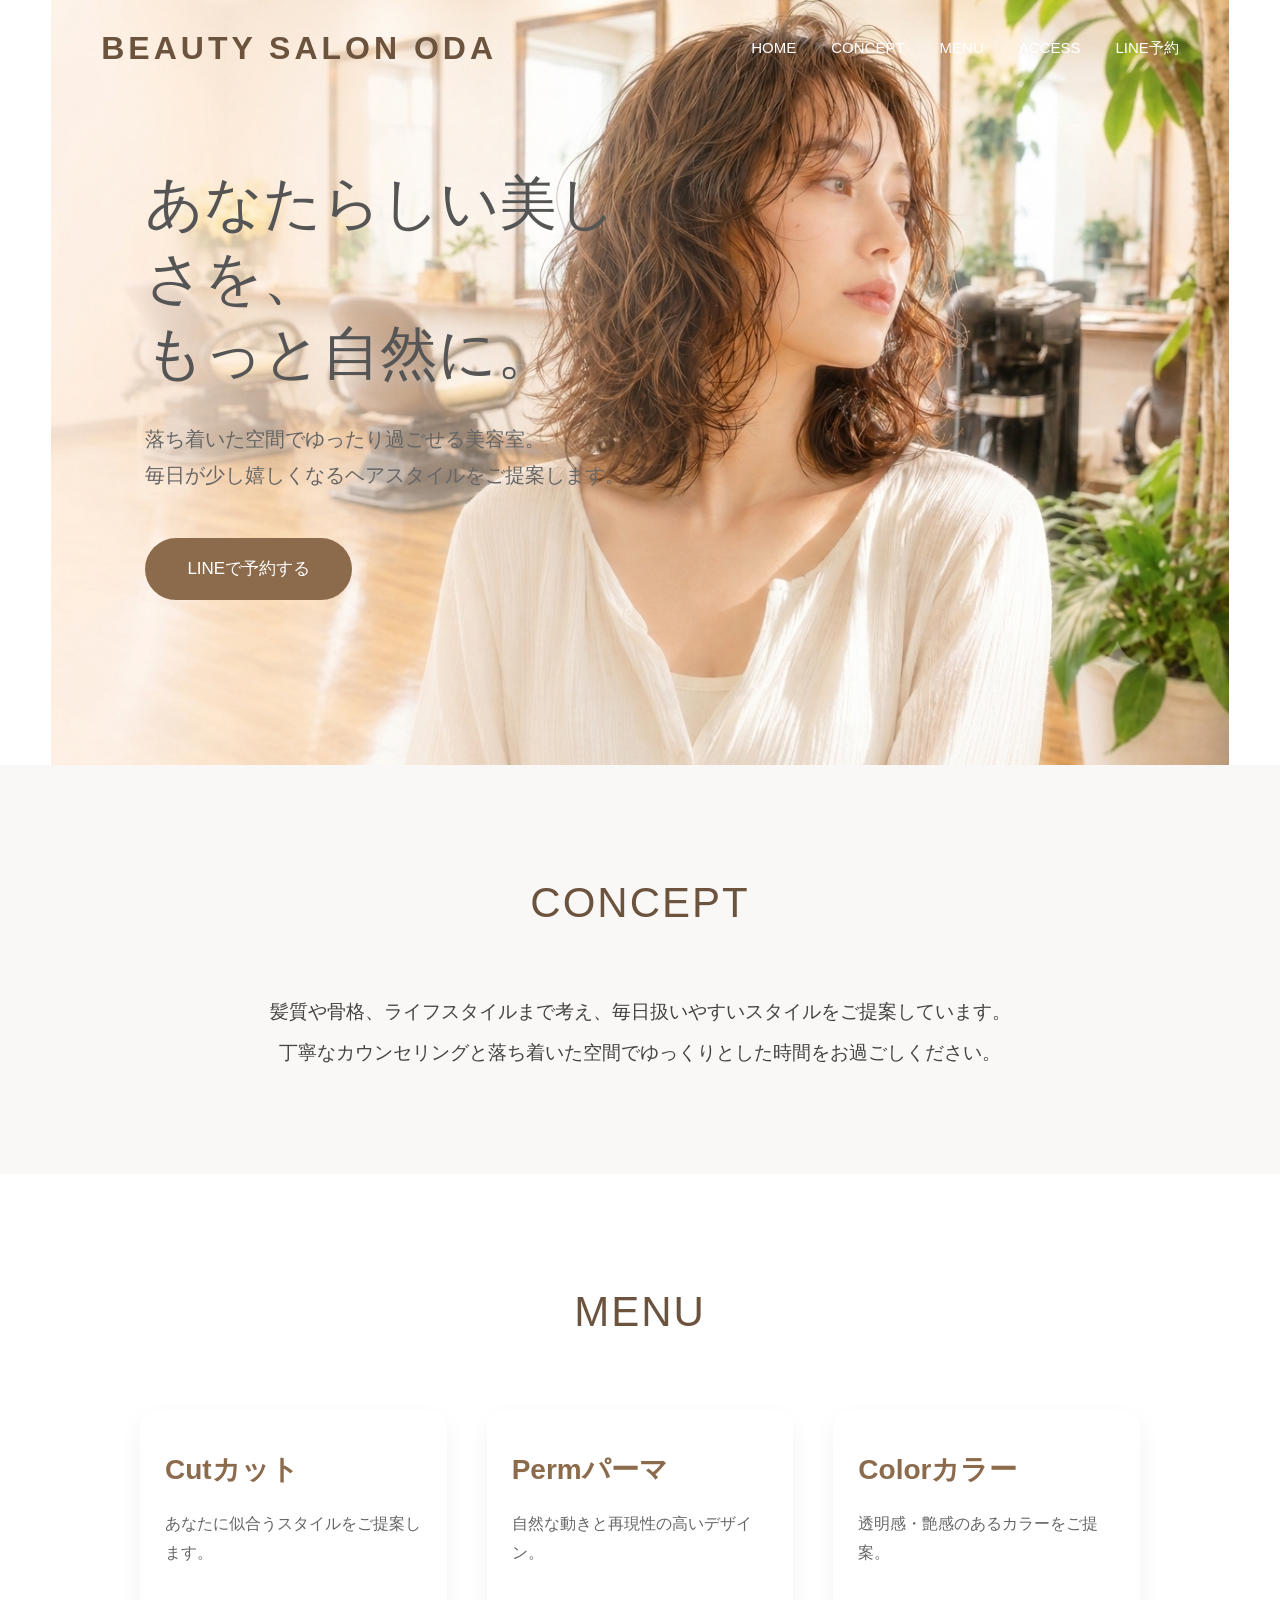
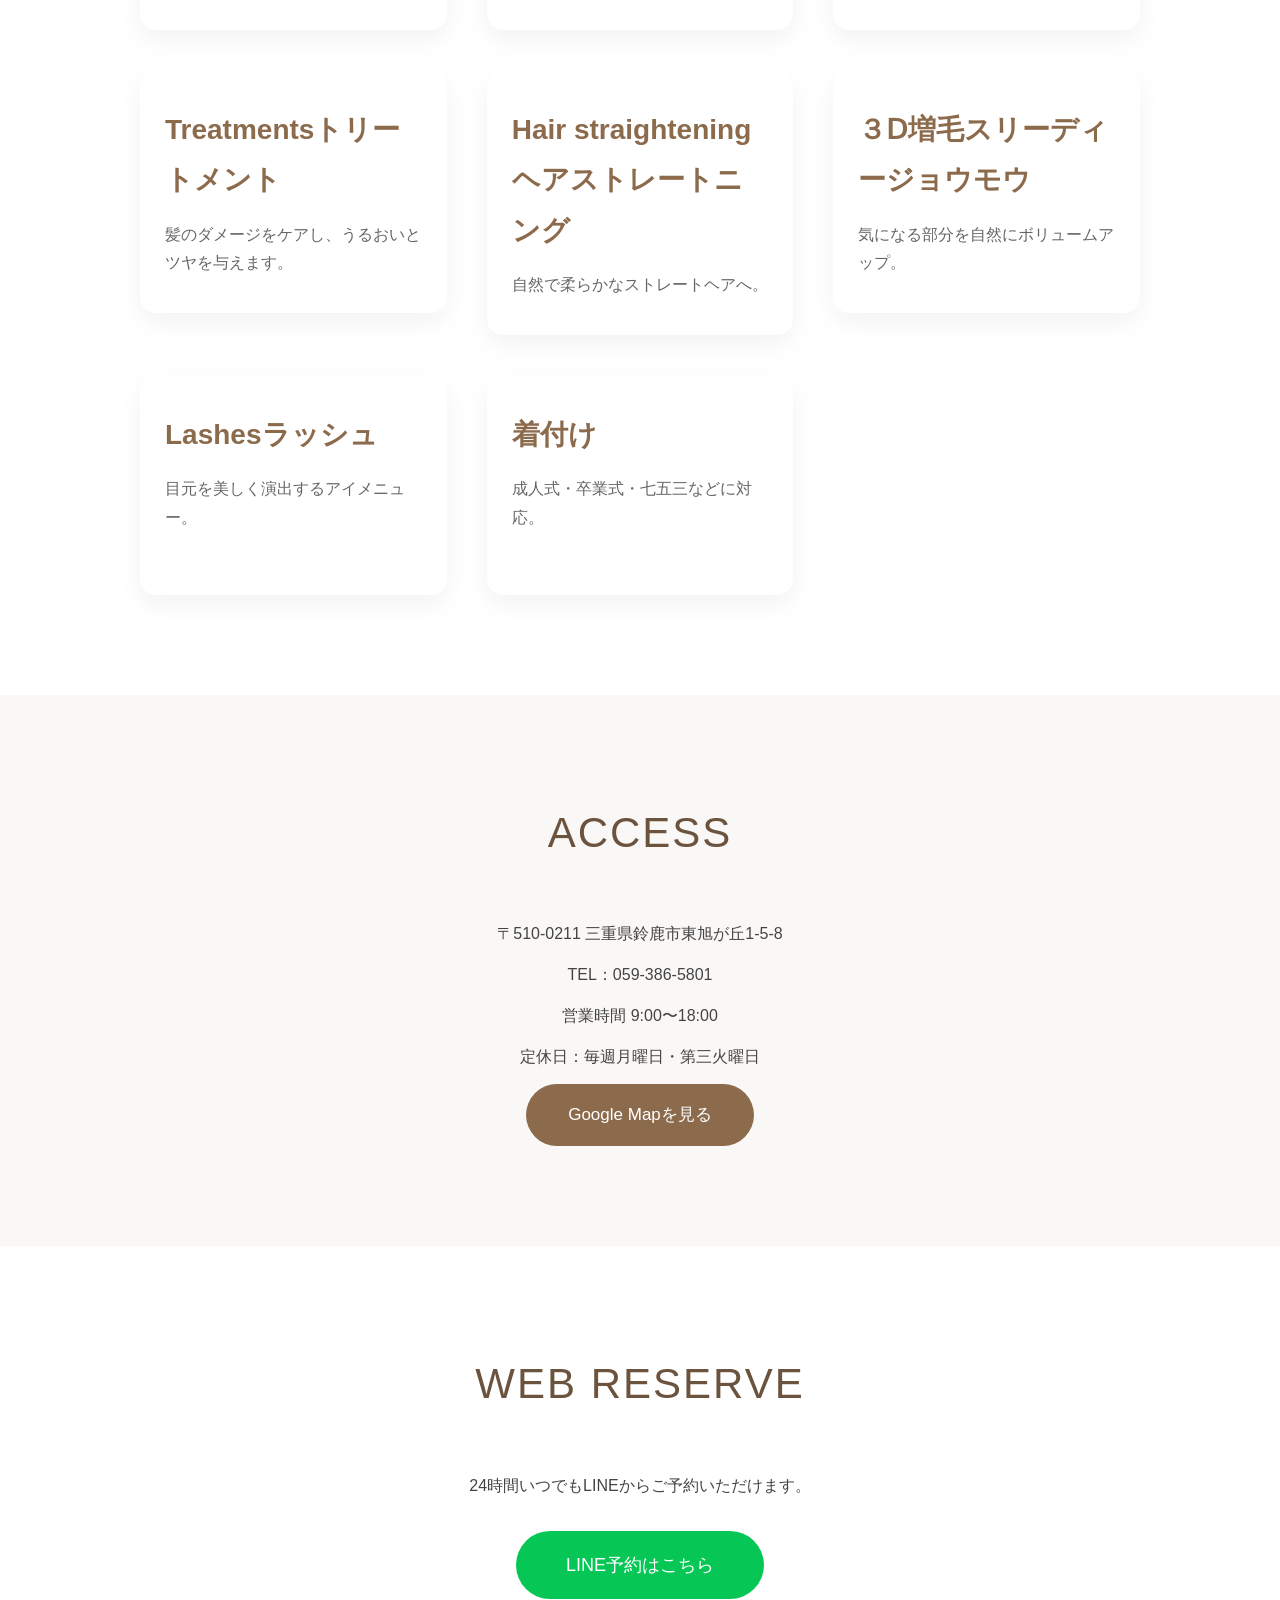
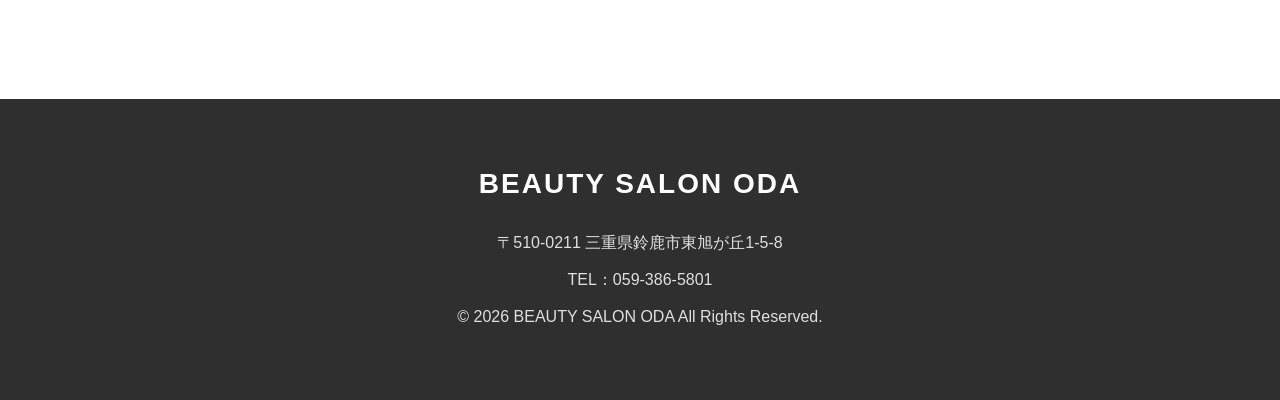
==== index.html @ b74474e8 "Update index.html" ====
<!DOCTYPE html>
<html lang="ja">

<head>
    <meta charset="UTF-8">
    <meta name="viewport" content="width=device-width, initial-scale=1.0">

    <title>BEAUTY SALON ODA｜鈴鹿市の美容室・髪質改善・カラー・カット</title>
    <meta name="description"
        content="鈴鹿市の美容室BEAUTY SALON ODA。カット・カラー・パーマ・髪質改善まで、一人ひとりに合わせた丁寧な施術をご提供します。">
    <meta name="keywords"
        content="鈴鹿市,美容室,髪質改善,カラー,カット,パーマ,BEAUTY SALON ODA">
    <meta name="robots" content="index,follow">

    <meta property="og:title" content="BEAUTY SALON ODA">
    <meta property="og:description"
        content="鈴鹿市の美容室BEAUTY SALON ODA。落ち着いた空間で理想のヘアスタイルをご提案します。">
    <meta property="og:type" content="website">

    <link rel="icon" href="favicon.png" type="image/png">
    <link rel="preconnect" href="https://fonts.googleapis.com">
    <link rel="preconnect" href="https://fonts.gstatic.com" crossorigin>
    <link href="https://fonts.googleapis.com/css2?family=Cormorant+Garamond:wght@300;400;500&display=swap" rel="stylesheet">
    <link rel="stylesheet" href="style.css">
</head>

<body>

<header>
    <div class="logo">
        BEAUTY SALON ODA
    </div>
    <nav>
        <ul>
            <li>
                <a href="./index.html">HOME</a>
            </li>
            <li>
                <a href="./index.html#concept">CONCEPT</a>
            </li>
            <li>
                <a href="./index.html#menu">MENU</a>
            </li>
            <li>
                <a href="https://maps.app.goo.gl/itdPUgMnaGrqR2Z59" target="_blank" rel="noopener noreferrer">ACCESS</a>
            </li>
            <li>
                <a href="https://lin.ee/UoAYWeLb">LINE予約</a>
            </li>
        </ul>
    </nav>
</header>

<main>

    
<section class="hero">
    <!-- ▼ 複数の画像をスライドさせる要素に変更 -->
    <div class="hero-slider">
        <div class="slide active" style="background-image: url('top2.png');"></div>
        <div class="slide" style="background-image: url('top3.png');"></div>
        <div class="slide" style="background-image: url('color-concept.png');"></div>
        <div class="slide" style="background-image: url('cut-banner.png');"></div>
        <div class="slide" style="background-image: url('treatment-concept.png');"></div>
    </div>

    <!-- キャッチコピーなどのテキスト -->
    <div class="hero-text">
        <h1>
            あなたらしい美しさを、<br>
            もっと自然に。
        </h1>
        <p>
            落ち着いた空間でゆったり過ごせる美容室。<br>
            毎日が少し嬉しくなるヘアスタイルをご提案します。
        </p>
        <a href="https://lin.ee/UoAYWeLb" class="btn">LINEで予約する</a>
    </div>
</section>

<section id="concept" class="concept">
    <div class="container">
        <h2>CONCEPT</h2>
        <p>
            髪質や骨格、ライフスタイルまで考え、毎日扱いやすいスタイルをご提案しています。<br>
            丁寧なカウンセリングと落ち着いた空間でゆっくりとした時間をお過ごしください。
        </p>
    </div>
</section>

<section id="menu" class="menu">
    <div class="container">
        <h2>MENU</h2>
        <div class="menu-grid">
            <a href="menu/cut.html" class="menu-box-link">
                <div class="menu-box">
                    <h3>Cut<span class="kana">カット</span></h3>
                    <p>あなたに似合うスタイルをご提案します。</p>
                </div>
            </a>
            <a href="menu/perm.html" class="menu-box-link">
                <div class="menu-box">
                    <h3>Perm<span class="kana">パーマ</span></h3>
                    <p>自然な動きと再現性の高いデザイン。</p>
                </div>
            </a>
            <a href="menu/color.html" class="menu-box-link">
                <div class="menu-box">
                    <h3>Color<span class="kana">カラー</span></h3>
                    <p>透明感・艶感のあるカラーをご提案。</p>
                </div>
            </a>
            <a href="menu/treatments.html" class="menu-box-link">
                <div class="menu-box">
                    <h3>Treatments<span class="kana">トリートメント</span></h3>
                    <p>髪のダメージをケアし、うるおいとツヤを与えます。</p>
                </div>
            </a>
            <a href="menu/hair-straightening.html" class="menu-box-link">
                <div class="menu-box">
                    <h3>Hair straightening<span class="kana">ヘアストレートニング</span></h3>
                    <p>自然で柔らかなストレートヘアへ。</p>
                </div>
            </a>
            <a href="menu/extension.html" class="menu-box-link">
                <div class="menu-box">
                    <h3>３Ⅾ増毛<span class="kana">スリーディージョウモウ</span></h3>
                    <p>気になる部分を自然にボリュームアップ。</p>
                </div>
            </a>
            <a href="menu/lashes.html" class="menu-box-link">
                <div class="menu-box">
                    <h3>Lashes<span class="kana">ラッシュ</span></h3>
                    <p>目元を美しく演出するアイメニュー。</p>
                </div>
            </a>
            <a href="menu/dressing.html" class="menu-box-link">
                <div class="menu-box">
                    <h3>着付け</h3>
                    <p>成人式・卒業式・七五三などに対応。</p>
                </div>
            </a>
        </div>
    </div>
</section>

<section id="access" class="access">
    <div class="container">
        <h2>ACCESS</h2>
        <p>〒510-0211 三重県鈴鹿市東旭が丘1-5-8</p>
        <p>TEL：059-386-5801</p>
        <p>営業時間 9:00〜18:00</p>
        <p>定休日：毎週月曜日・第三火曜日</p>
        <a href="https://maps.app.goo.gl/itdPUgMnaGrqR2Z59" class="btn" target="_blank" rel="noopener noreferrer">Google Mapを見る</a>
    </div>
</section>

<section class="reserve">
    <div class="container">
        <h2>WEB RESERVE</h2>
        <p>24時間いつでもLINEからご予約いただけます。</p>
        <a href="https://lin.ee/UoAYWeLb" class="reserve-btn">LINE予約はこちら</a>
    </div>
</section>
</main>

<footer>
    <div class="footer-inner">
        <h3>BEAUTY SALON ODA</h3>
        <p>〒510-0211 三重県鈴鹿市東旭が丘1-5-8</p>
        <p>TEL：059-386-5801</p>
        <p>&copy; 2026 BEAUTY SALON ODA All Rights Reserved.</p>
    </div>
</footer>

<script>
window.addEventListener("scroll", function(){
    const header = document.querySelector("header");
    if(window.scrollY > 80){
        header.classList.add("scrolled");
    }else{
        header.classList.remove("scrolled");
    }
});

// メインビジュアルの画像切り替え処理
const slides = document.querySelectorAll('.hero-slider .slide');
let currentIndex = 0;

function showNextSlide() {
    slides[currentIndex].classList.remove('active');
    currentIndex = (currentIndex + 1) % slides.length;
    slides[currentIndex].classList.add('active');
}

// 4秒ごとに画像を切り替え（お好みで秒数を変更できます：4000 = 4秒）
setInterval(showNextSlide, 4000);
</script>

</body>
</html>
---- style.css ----
/* ===========================
   Reset
=========================== */

* {
  margin: 0;
  padding: 0;
  box-sizing: border-box;
}

html {
  scroll-behavior: smooth;
}

body {
  font-family: "Yu Gothic", "Hiragino Kaku Gothic ProN", sans-serif;
  color: #444;
  background: #ffffff;
  line-height: 1.8;
}

img {
  max-width: 100%;
  display: block;
}

a {
  text-decoration: none;
}

ul {
  list-style: none;
}

/* ===========================
   Header
=========================== */

header {
  position: fixed;
  top: 0;
  left: 50%;
  transform: translateX(-50%);
  width: min(92%, 1300px);
  display: flex;
  justify-content: space-between;
  align-items: center;
  padding: 20px 50px;
  background: transparent;
  transition: background 0.4s ease, box-shadow 0.4s ease, padding 0.4s ease;
  z-index: 999;
}

header.scrolled {
  background: rgba(255, 255, 255, 0.96);
  backdrop-filter: blur(12px);
  -webkit-backdrop-filter: blur(12px);
  box-shadow: 0 5px 20px rgba(0, 0, 0, 0.08);
  padding: 16px 50px;
}

/* ===========================
   Hero
=========================== */

.hero {
  position: relative;
  width: min(92%, 1300px);
  height: 85vh;
  margin: 0 auto;
  overflow: hidden;
}

/* スライドをまとめるコンテナ */
.hero-slider {
  position: absolute;
  top: 0;
  left: 0;
  width: 100%;
  height: 100%;
  z-index: 1;
}

/* 各スライド画像のスタイル（ズーム＆フェード切り替え） */
.hero-slider .slide {
  position: absolute;
  top: 0;
  left: 0;
  width: 100%;
  height: 100%;
  background-size: cover;
  background-position: center;
  opacity: 0;
  transform: scale(1);
  transition: opacity 1.5s ease-in-out;
  transform-origin: center center;
}

.hero-slider .slide.active {
  opacity: 1;
}

.hero-text {
  position: absolute;
  top: 50%;
  left: 8%;
  transform: translateY(-50%);
  max-width: 480px;
  z-index: 2;
}

.hero h1 {
  font-size: 58px;
  line-height: 1.3;
  color: #555;
  font-weight: 300;
  margin-bottom: 30px;
}

.hero p {
  font-size: 20px;
  color: #666;
  margin-bottom: 45px;
}

.btn {
  display: inline-block;
  padding: 16px 42px;
  background: #8c6b4d;
  color: #fff;
  border-radius: 40px;
  transition: 0.3s;
  font-size: 17px;
}

.btn:hover {
  background: #6f543d;
  transform: translateY(-2px);
}

@keyframes heroZoom {
  0% {
    transform: scale(1);
  }
  100% {
    transform: scale(1.15);
  }
}

/* ===========================
   Logo
=========================== */

.logo {
  font-size: 32px;
  font-weight: 700;
  letter-spacing: 4px;
  color: #6b533e;
  transition: 0.3s;
}

header.scrolled .logo {
  font-size: 32px;
  font-weight: 700;
  letter-spacing: 4px;
  color: #6b533e;
  transition: 0.3s;
}

/* ===========================
   Navigation
=========================== */

nav ul {
  display: flex;
  align-items: center;
  gap: 35px;
}

nav a {
  color: #ffffff;
  font-size: 15px;
  transition: 0.3s;
}

nav a:hover {
  opacity: 0.7;
  color: #b68b63;
}

header.scrolled nav a {
  color: #555;
}

/* ===========================
   Section
=========================== */

.container {
  width: 1100px;
  max-width: 90%;
  margin: auto;
  padding: 100px 0;
}

section h2 {
  text-align: center;
  font-size: 42px;
  font-weight: 300;
  margin-bottom: 50px;
  color: #6b533e;
  letter-spacing: 2px;
}

.concept {
  background: #faf8f6;
}

.concept p {
  max-width: 800px;
  margin: auto;
  text-align: center;
  font-size: 19px;
  line-height: 2.2;
}

/* ===========================
   MENU
=========================== */

.menu-grid {
  display: grid;
  grid-template-columns: repeat(3, 1fr);
  gap: 40px;
  max-width: 1000px;
  margin: 60px auto 0;
}

.menu-box {
  background: #fff;
  padding: 35px 25px;
  min-height: 220px;
  border-radius: 16px;
  box-shadow: 0 10px 25px rgba(0, 0, 0, 0.05);
  transition: 0.3s;
}

.menu-box:hover {
  transform: translateY(-8px);
}

.menu-box h3 {
  color: #8c6b4d;
  font-size: 28px;
  margin-bottom: 15px;
}

.menu-box h3 a {
  color: #8c6b4d;
  text-decoration: none;
}

.menu-box h3 a:hover {
  color: #6f543d;
}

.menu-box p {
  color: #666;
}

/* ===========================
   ACCESS
=========================== */

.access {
  background: #faf8f6;
  text-align: center;
}

.access p {
  margin-bottom: 12px;
}

/* ===========================
   Reserve
=========================== */

.reserve {
  text-align: center;
}

.reserve-btn {
  display: inline-block;
  margin-top: 30px;
  background: #06c755;
  color: #fff;
  padding: 18px 50px;
  border-radius: 50px;
  font-size: 18px;
  transition: 0.3s;
}

.reserve-btn:hover {
  background: #05b24d;
}

/* ===========================
   Footer
=========================== */

footer {
  background: #2f2f2f;
  color: #fff;
}

.footer-inner {
  width: 1100px;
  max-width: 90%;
  margin: auto;
  padding: 60px 0;
  text-align: center;
}

.footer-inner h3 {
  margin-bottom: 20px;
  font-size: 28px;
  letter-spacing: 2px;
}

.footer-inner p {
  opacity: 0.85;
  margin-bottom: 8px;
}

/* ===========================
   Responsive (タブレット向け: 900px以下)
=========================== */

@media (max-width: 900px) {
  header {
    top: 0;
    width: 100%;
    padding: 15px 20px;
    flex-direction: column;
    background: rgba(255, 255, 255, 0.95);
  }

  header.scrolled {
    padding: 12px 20px;
  }

  .logo {
    font-size: 26px;
  }

  nav {
    margin-top: 10px;
    width: 100%;
  }

  nav ul {
    gap: 15px;
    flex-wrap: wrap;
    justify-content: center;
  }

  nav a {
    color: #555;
    font-size: 14px;
  }

  .hero {
    height: auto;
    min-height: 500px;
    margin-top: 100px;
    width: 100%;
  }

  .hero-text {
    left: 20px;
    right: 20px;
    max-width: none;
    text-align: center;
  }

  .hero h1 {
    font-size: 32px;
    margin-bottom: 20px;
  }

  .hero p {
    font-size: 16px;
    margin-bottom: 30px;
  }

  .menu-grid {
    grid-template-columns: repeat(2, 1fr);
    gap: 20px;
  }

  .container {
    padding: 60px 0;
  }

  section h2 {
    font-size: 32px;
    margin-bottom: 30px;
  }

  .concept p {
    font-size: 16px;
    padding: 0 10px;
  }
}

/* ===========================
   Responsive (スマートフォン向け: 600px以下のみ適用)
=========================== */

@media (max-width: 600px) {

  /* --- ヘッダー・ロゴの修正 --- */
  header {
    position: relative;
    transform: none;
    left: 0;
    padding: 15px 10px;
  }

  .logo {
    font-size: 22px;
    line-height: 1.1;
    letter-spacing: 1px;
    word-break: keep-all;
  }

  nav ul {
    gap: 10px 15px;
  }

  nav a {
    font-size: 13px;
  }

  /* --- ヒーローエリア（スライドショー対応版） --- */
  .hero {
    position: static;
    height: auto;
    min-height: auto;
    margin-top: 0;
    display: flex;
    flex-direction: column;
  }

  .hero-slider {
    position: static;
    width: 100%;
    height: 300px;
  }

  .hero-slider .slide {
    position: absolute;
    width: 100%;
    height: 300px;
    animation: none;
  }

  .hero-text {
    position: static;
    transform: none;
    left: auto;
    top: auto;
    padding: 30px 20px 20px;
    text-align: center;
    max-width: 100%;
  }

  .hero h1 {
    font-size: 24px;
    line-height: 1.4;
    margin-bottom: 15px;
    color: #6b533e;
  }

  .hero p {
    font-size: 14px;
    line-height: 1.6;
    margin-bottom: 25px;
    color: #666;
  }

  /* --- その他のパーツ --- */
  .btn, .reserve-btn {
    padding: 12px 30px;
    font-size: 15px;
  }

  .menu-grid {
    grid-template-columns: 1fr;
  }

  .menu-box {
    padding: 25px 20px;
    min-height: auto;
  }

  .menu-box h3 {
    font-size: 20px;
  }

  .footer-inner {
    padding: 40px 15px;
  }

  .footer-inner h3 {
    font-size: 22px;
  }
}
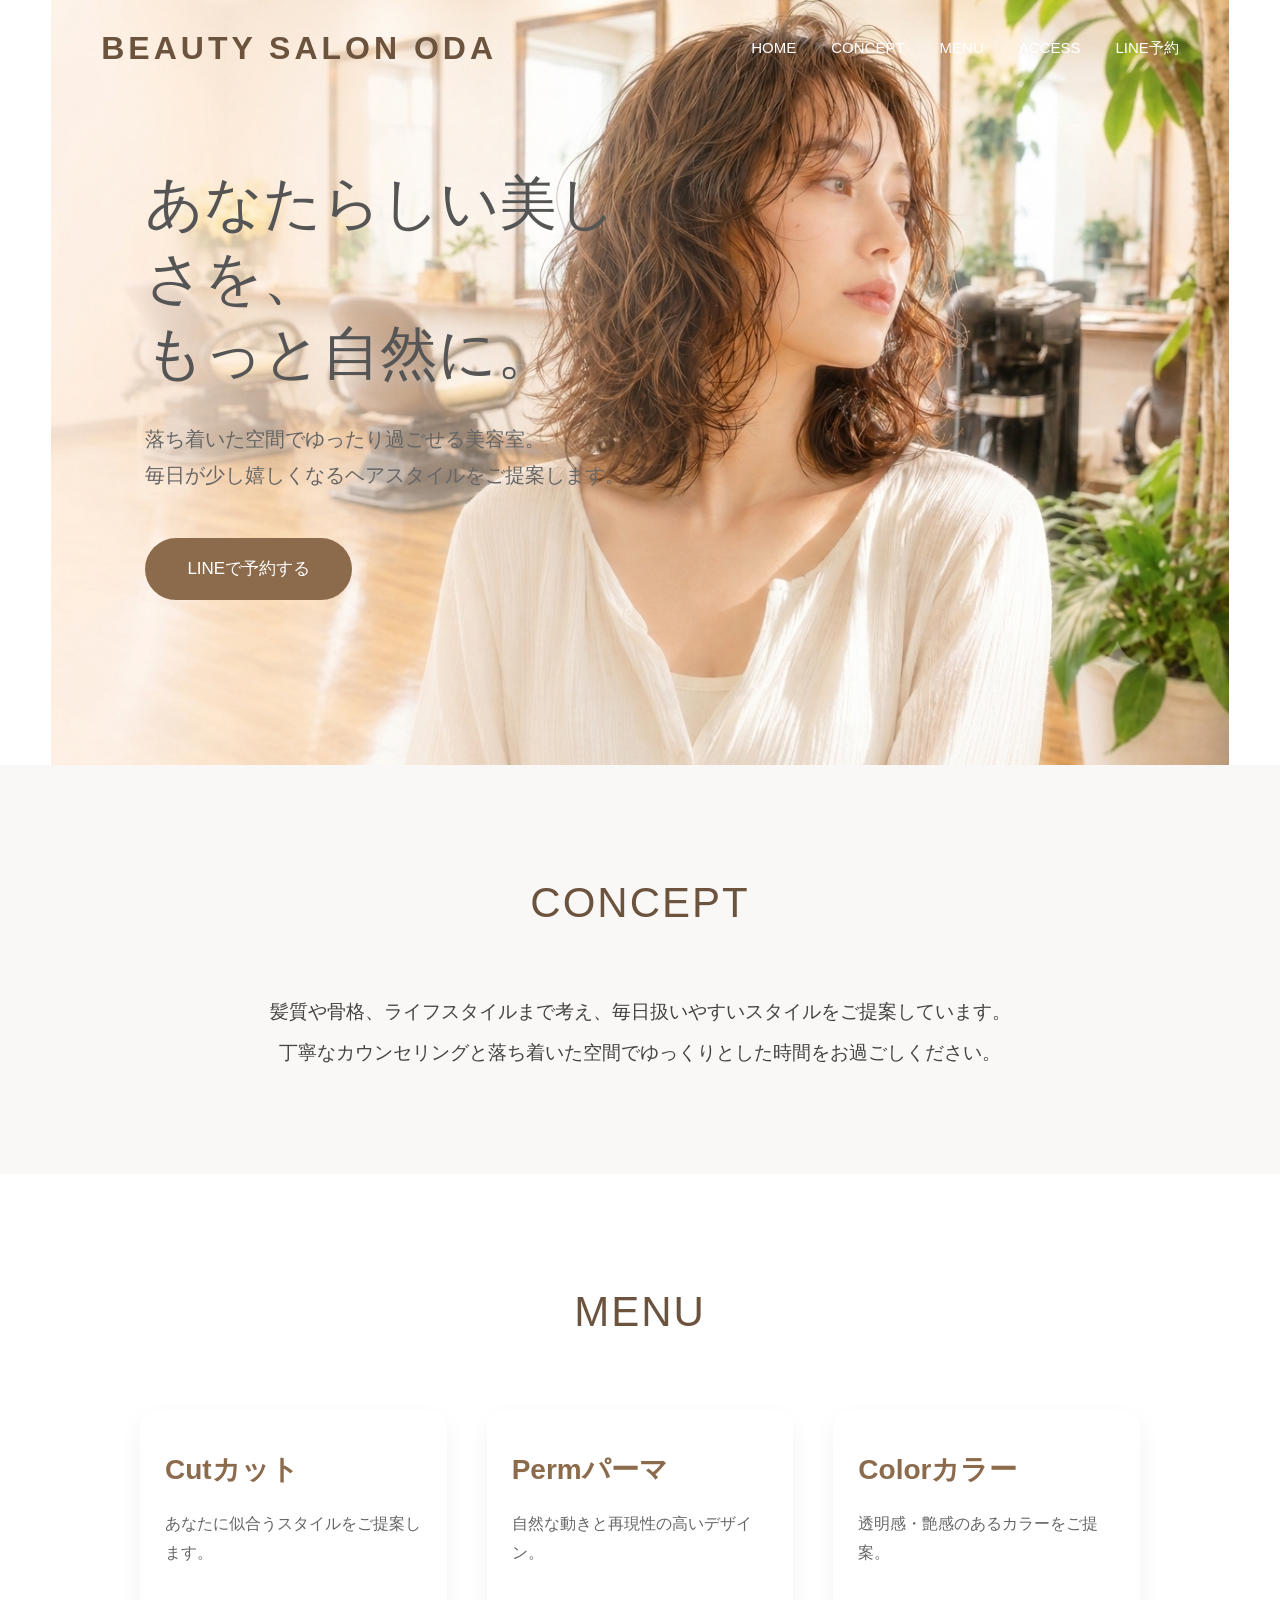
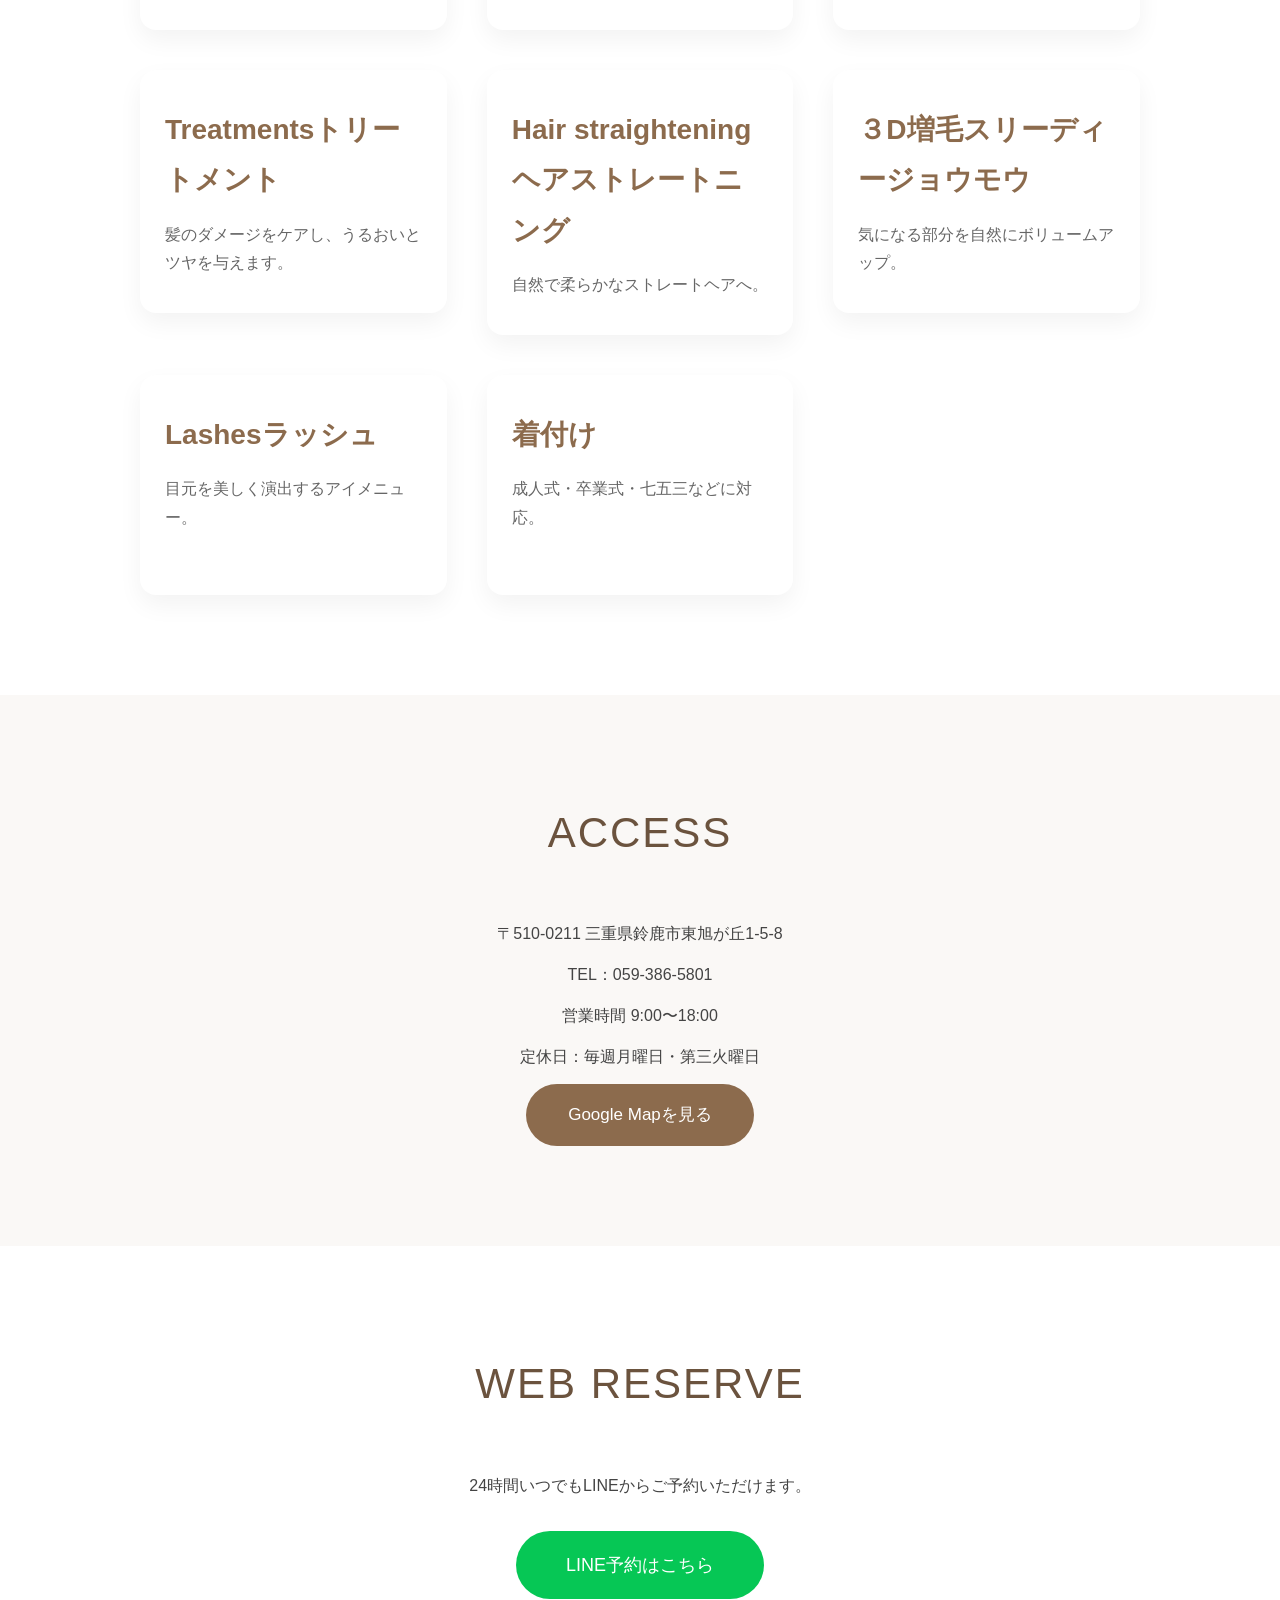
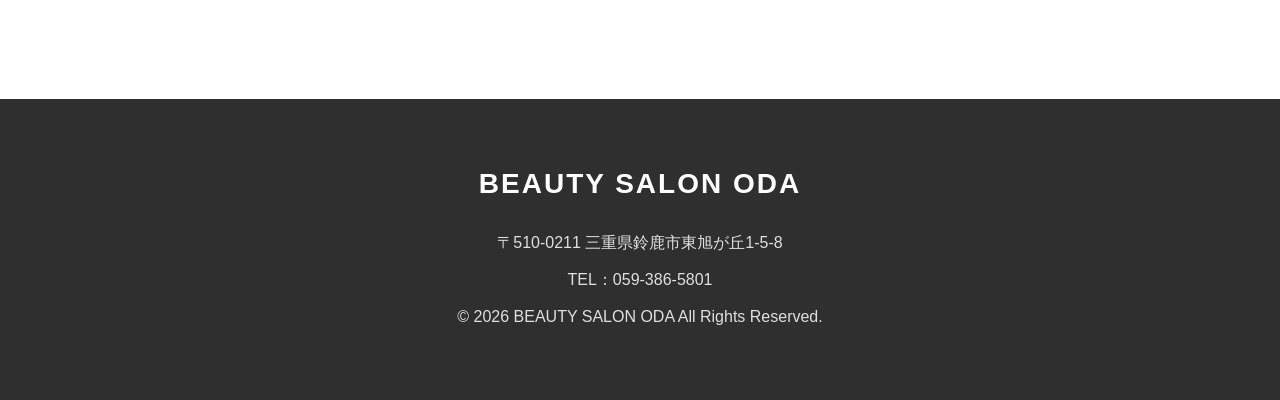
==== commit e4300671: "Update index.html" ====
--- a/index.html
+++ b/index.html
@@ -124,7 +124,7 @@
             </a>
             <a href="menu/extension.html" class="menu-box-link">
                 <div class="menu-box">
-                    <h3>３Ⅾ増毛<span class="kana">スリーディージョウモウ</span></h3>
+                    <h3>３D増毛<span class="kana">スリーディージョウモウ</span></h3>
                     <p>気になる部分を自然にボリュームアップ。</p>
                 </div>
             </a>
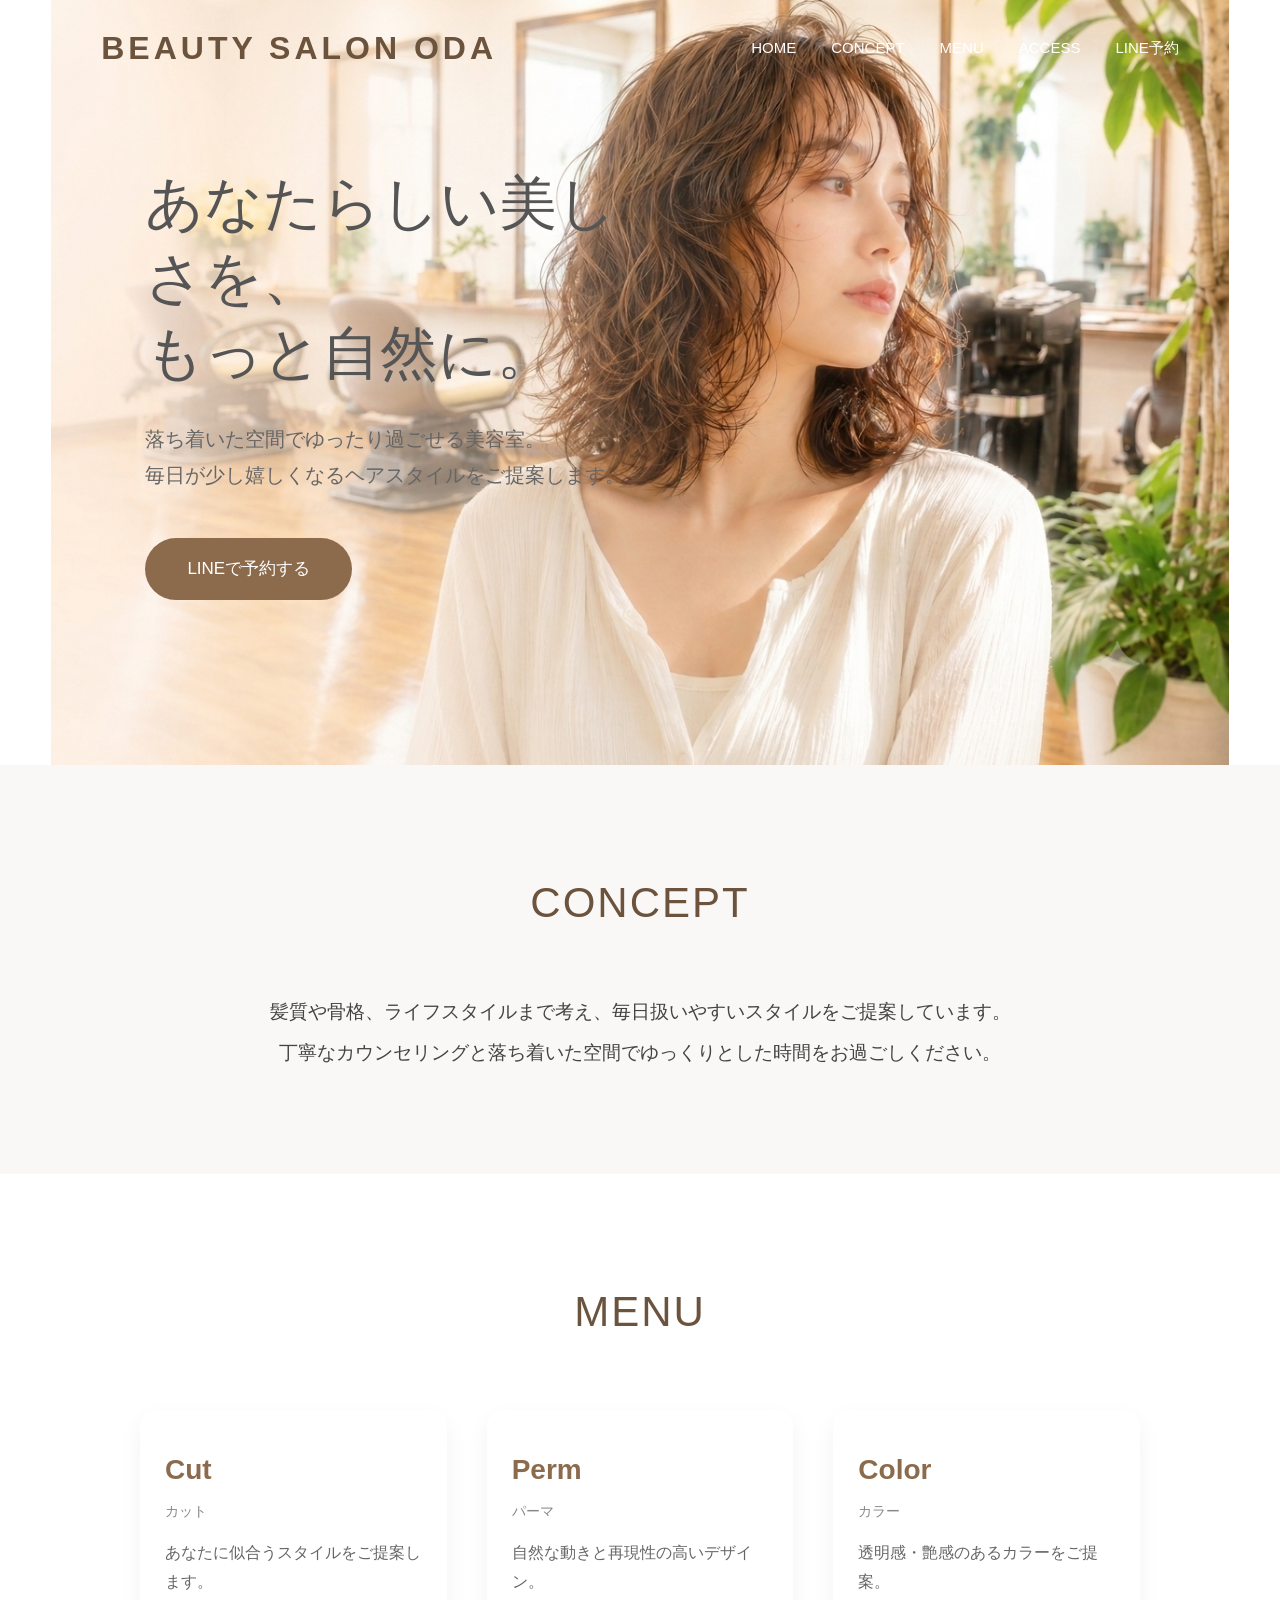
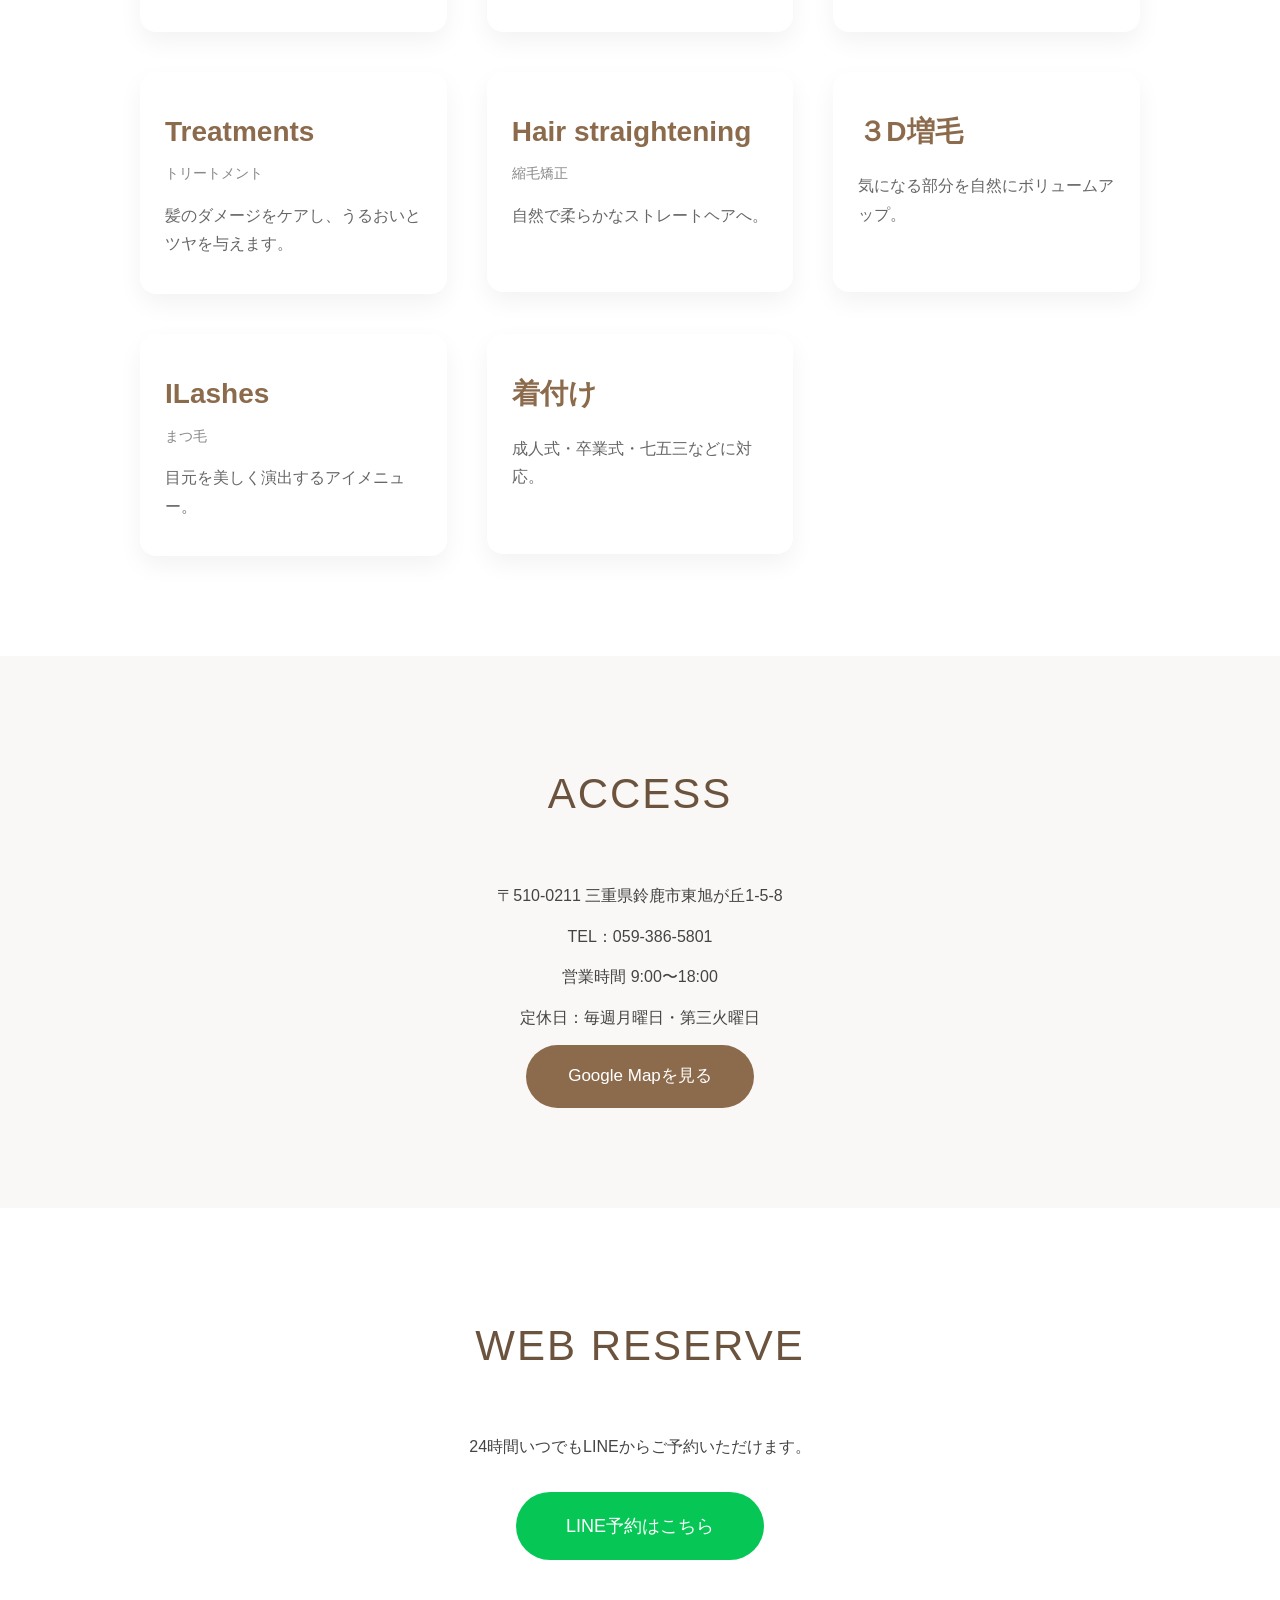
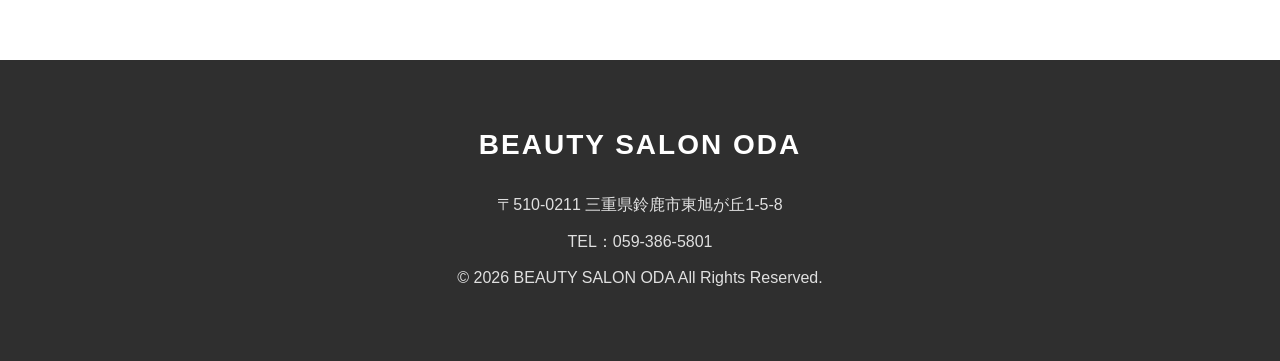
==== commit 783503ba: "Update index.html" ====
--- a/index.html
+++ b/index.html
@@ -118,19 +118,19 @@
             </a>
             <a href="menu/hair-straightening.html" class="menu-box-link">
                 <div class="menu-box">
-                    <h3>Hair straightening<span class="kana">ヘアストレートニング</span></h3>
+                    <h3>Hair straightening<span class="kana">縮毛矯正</span></h3>
                     <p>自然で柔らかなストレートヘアへ。</p>
                 </div>
             </a>
             <a href="menu/extension.html" class="menu-box-link">
                 <div class="menu-box">
-                    <h3>３D増毛<span class="kana">スリーディージョウモウ</span></h3>
+                    <h3>３D増毛</h3>
                     <p>気になる部分を自然にボリュームアップ。</p>
                 </div>
             </a>
             <a href="menu/lashes.html" class="menu-box-link">
                 <div class="menu-box">
-                    <h3>Lashes<span class="kana">ラッシュ</span></h3>
+                    <h3>ILashes<span class="kana">まつ毛</span></h3>
                     <p>目元を美しく演出するアイメニュー。</p>
                 </div>
             </a>
--- a/style.css
+++ b/style.css
@@ -264,6 +264,14 @@
   color: #6f543d;
 }
 
+.menu-box h3 span.kana {
+  display: block;
+  font-size: 14px;
+  font-weight: normal;
+  color: #888;
+  margin-top: 4px;
+}
+
 .menu-box p {
   color: #666;
 }
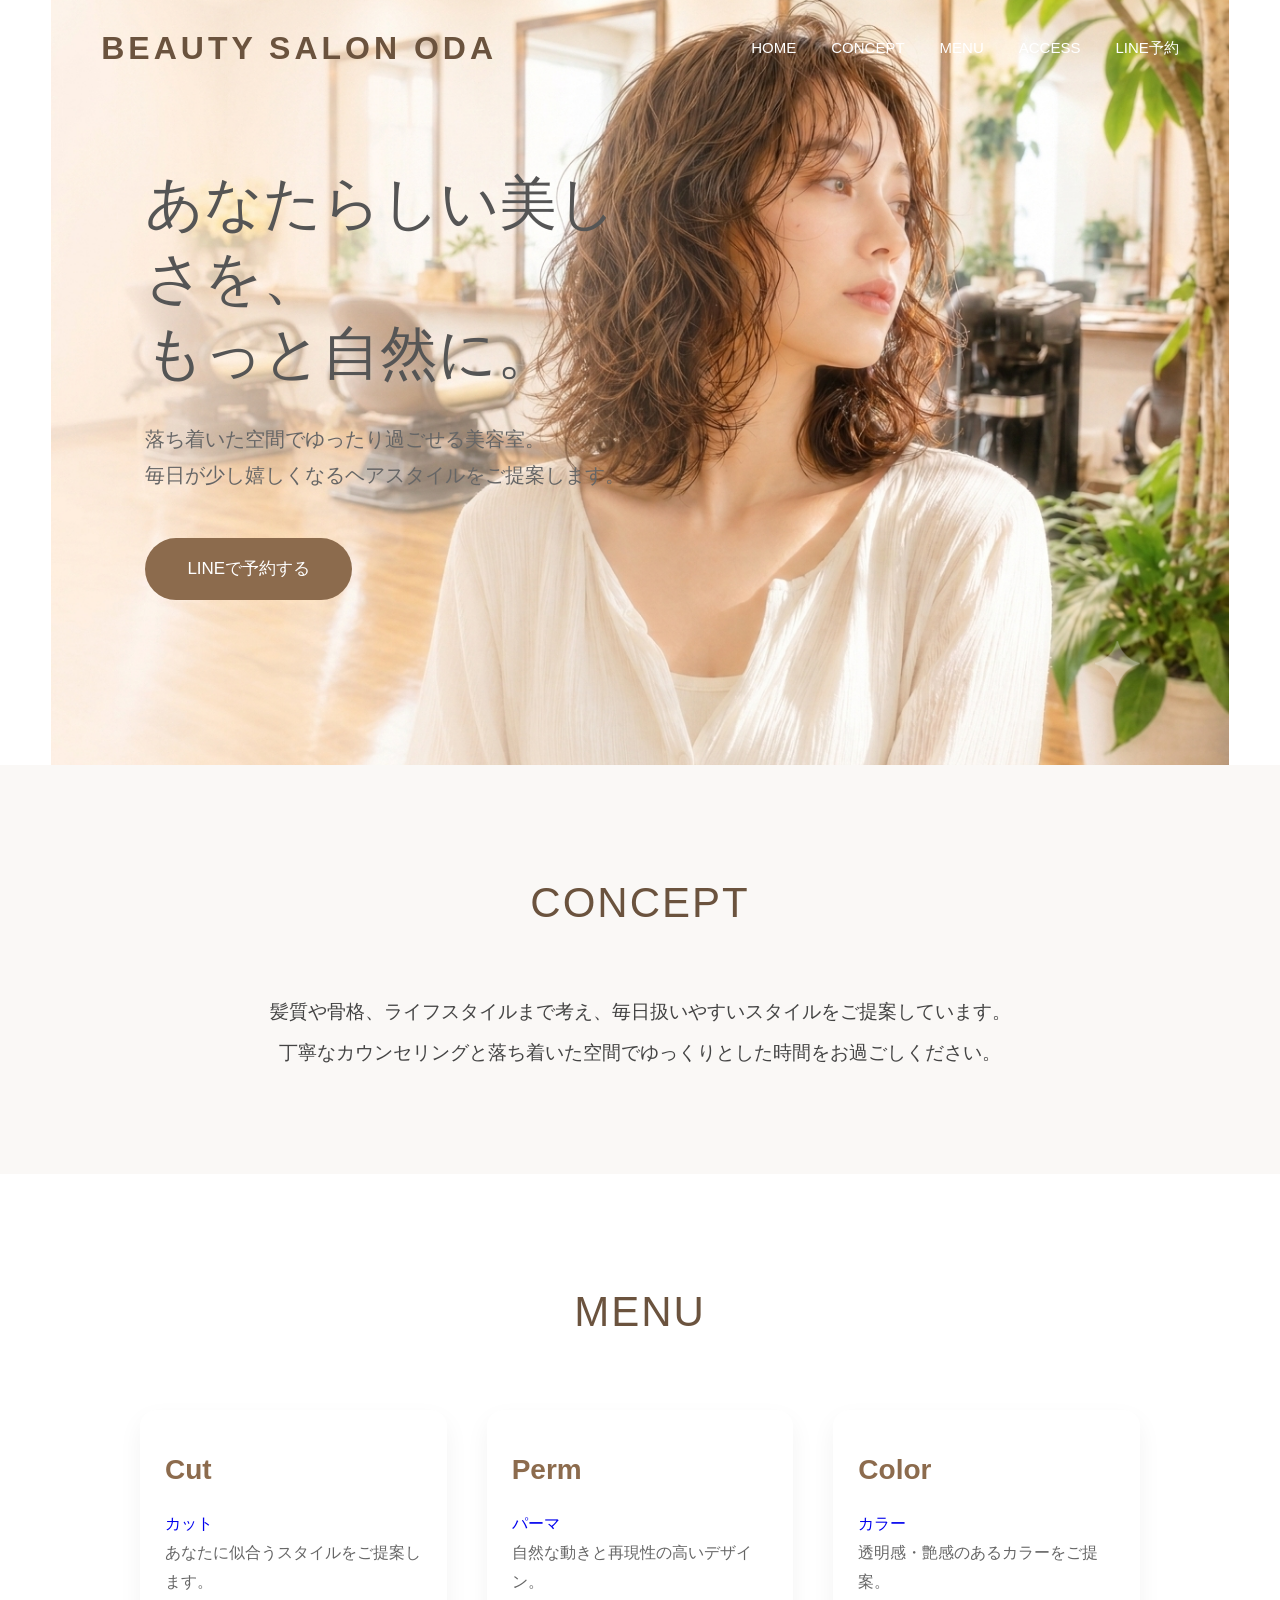
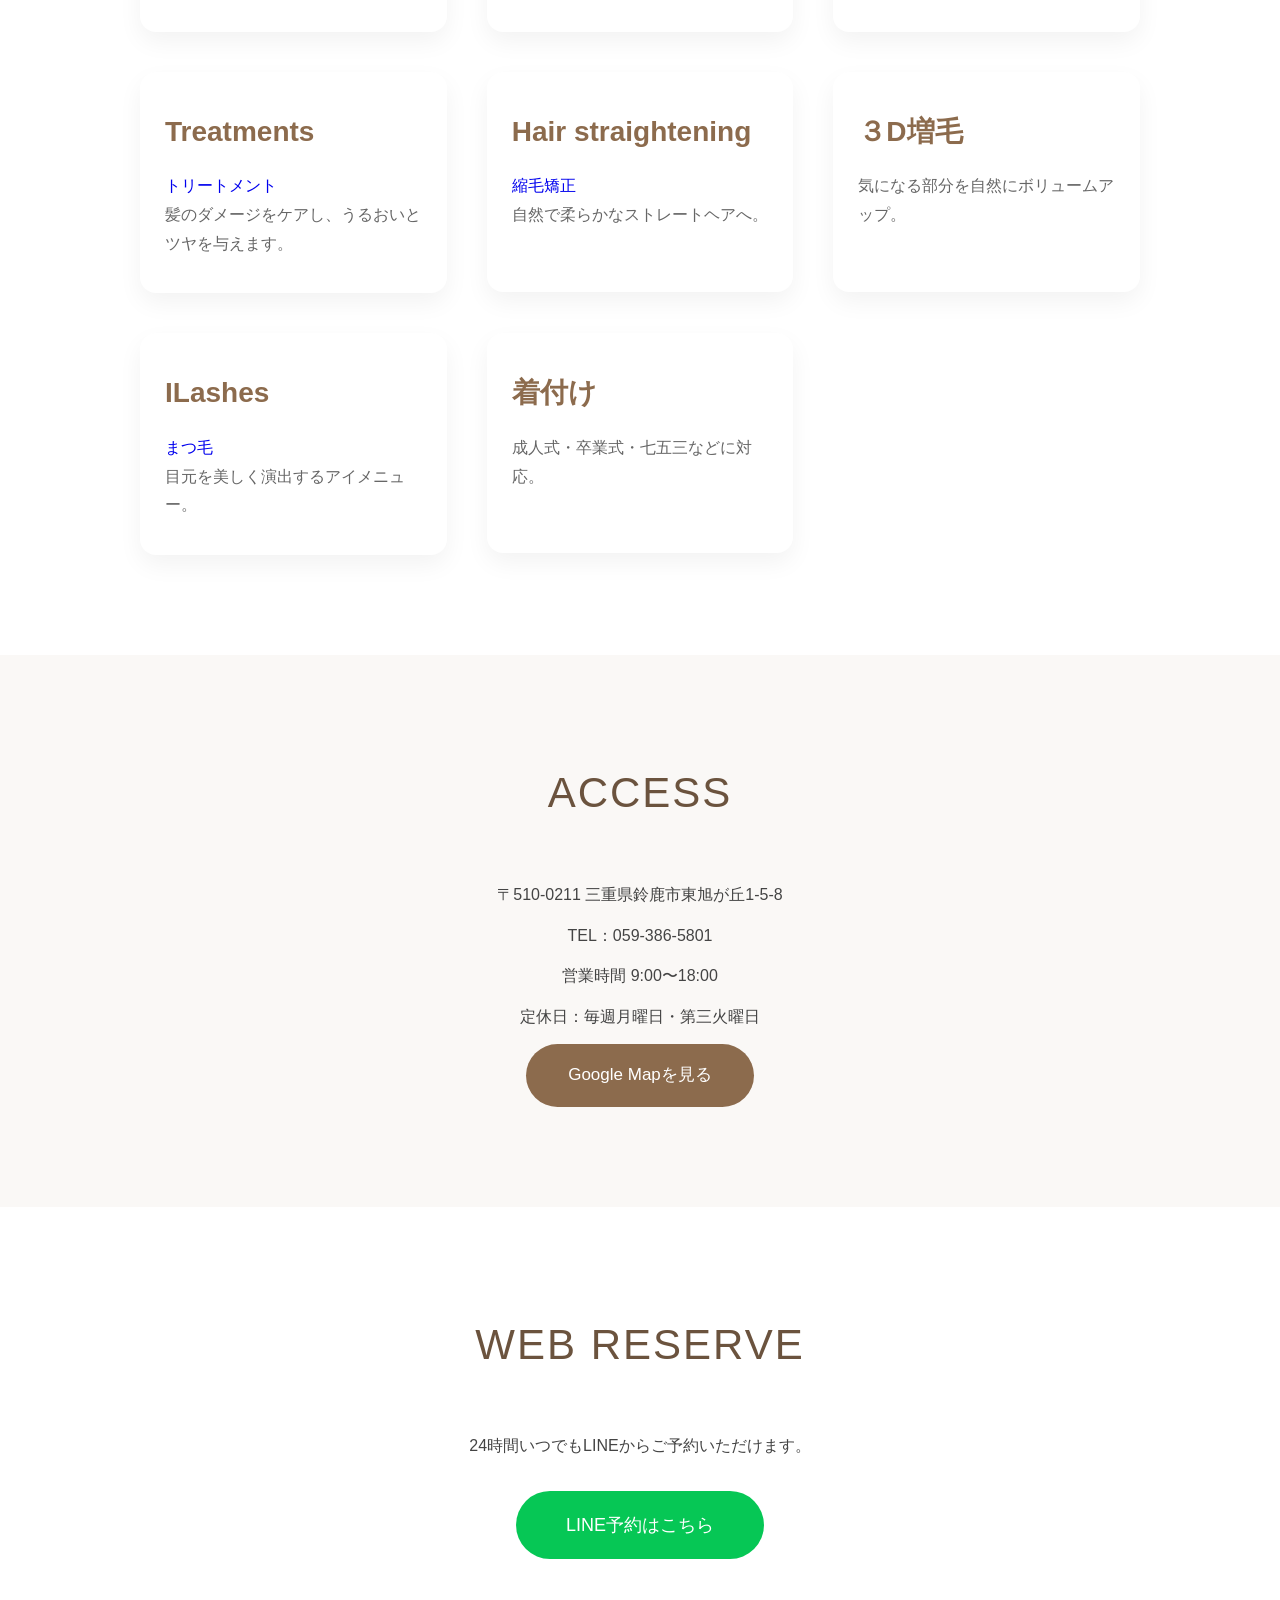
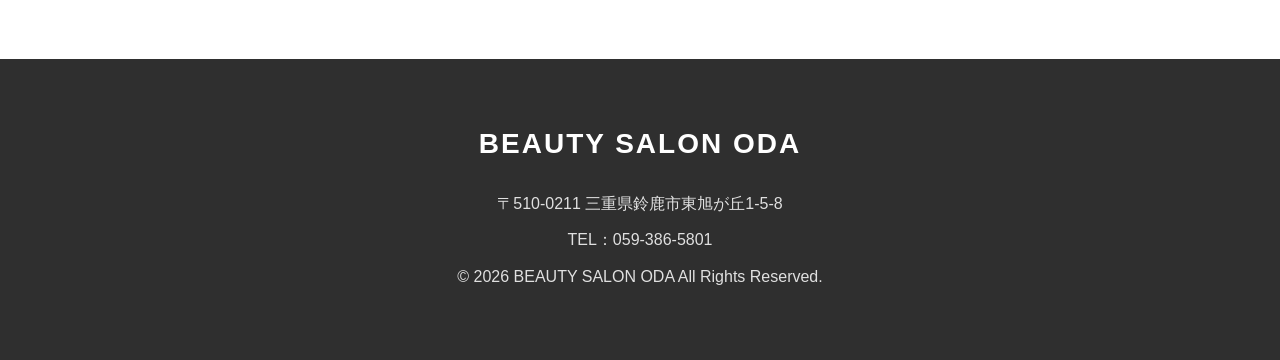
==== commit 153f0dea: "Update index.html" ====
--- a/index.html
+++ b/index.html
@@ -94,31 +94,31 @@
         <div class="menu-grid">
             <a href="menu/cut.html" class="menu-box-link">
                 <div class="menu-box">
-                    <h3>Cut<span class="kana">カット</span></h3>
+                    <h3>Cut</h3>カット
                     <p>あなたに似合うスタイルをご提案します。</p>
                 </div>
             </a>
             <a href="menu/perm.html" class="menu-box-link">
                 <div class="menu-box">
-                    <h3>Perm<span class="kana">パーマ</span></h3>
+                    <h3>Perm</h3>パーマ
                     <p>自然な動きと再現性の高いデザイン。</p>
                 </div>
             </a>
             <a href="menu/color.html" class="menu-box-link">
                 <div class="menu-box">
-                    <h3>Color<span class="kana">カラー</span></h3>
+                    <h3>Color</h3>カラー
                     <p>透明感・艶感のあるカラーをご提案。</p>
                 </div>
             </a>
             <a href="menu/treatments.html" class="menu-box-link">
                 <div class="menu-box">
-                    <h3>Treatments<span class="kana">トリートメント</span></h3>
+                    <h3>Treatments</h3>トリートメント
                     <p>髪のダメージをケアし、うるおいとツヤを与えます。</p>
                 </div>
             </a>
             <a href="menu/hair-straightening.html" class="menu-box-link">
                 <div class="menu-box">
-                    <h3>Hair straightening<span class="kana">縮毛矯正</span></h3>
+                    <h3>Hair straightening</h3>縮毛矯正
                     <p>自然で柔らかなストレートヘアへ。</p>
                 </div>
             </a>
@@ -130,7 +130,7 @@
             </a>
             <a href="menu/lashes.html" class="menu-box-link">
                 <div class="menu-box">
-                    <h3>ILashes<span class="kana">まつ毛</span></h3>
+                    <h3>ILashes</h3>まつ毛
                     <p>目元を美しく演出するアイメニュー。</p>
                 </div>
             </a>
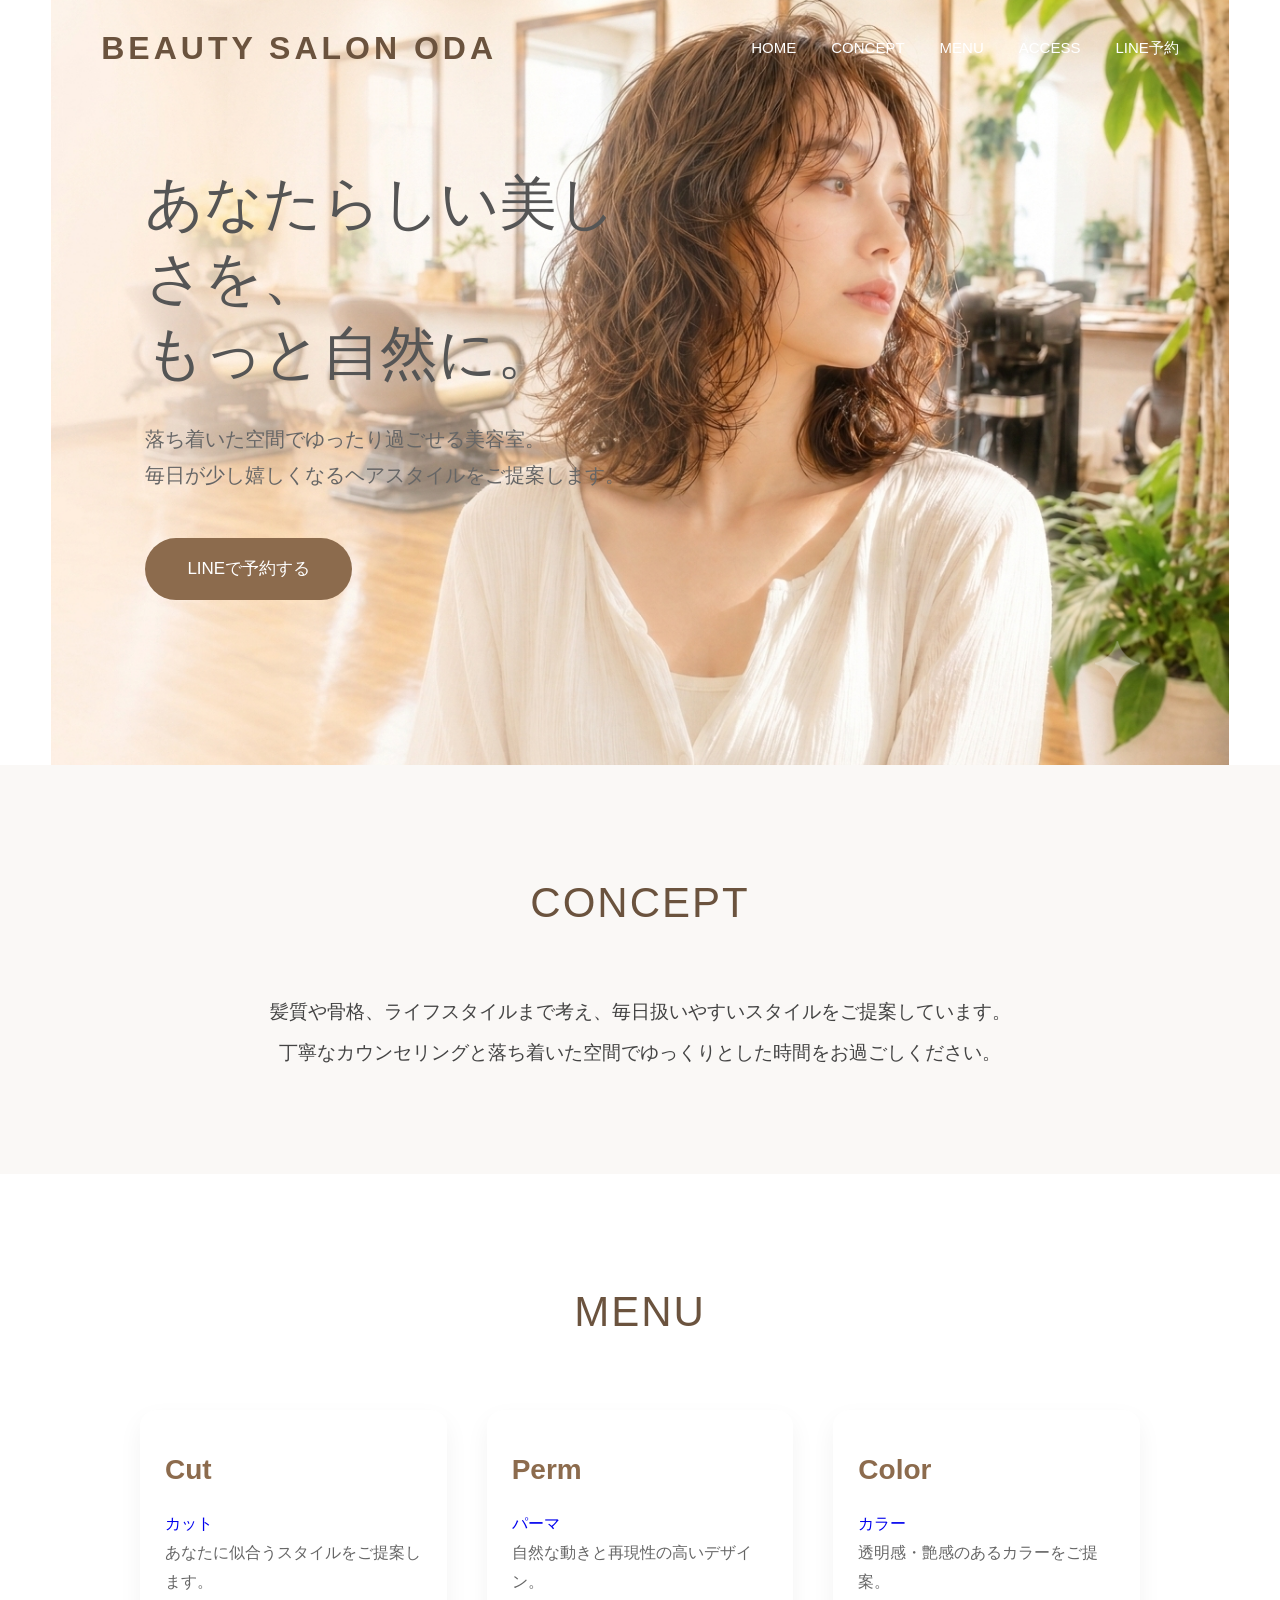
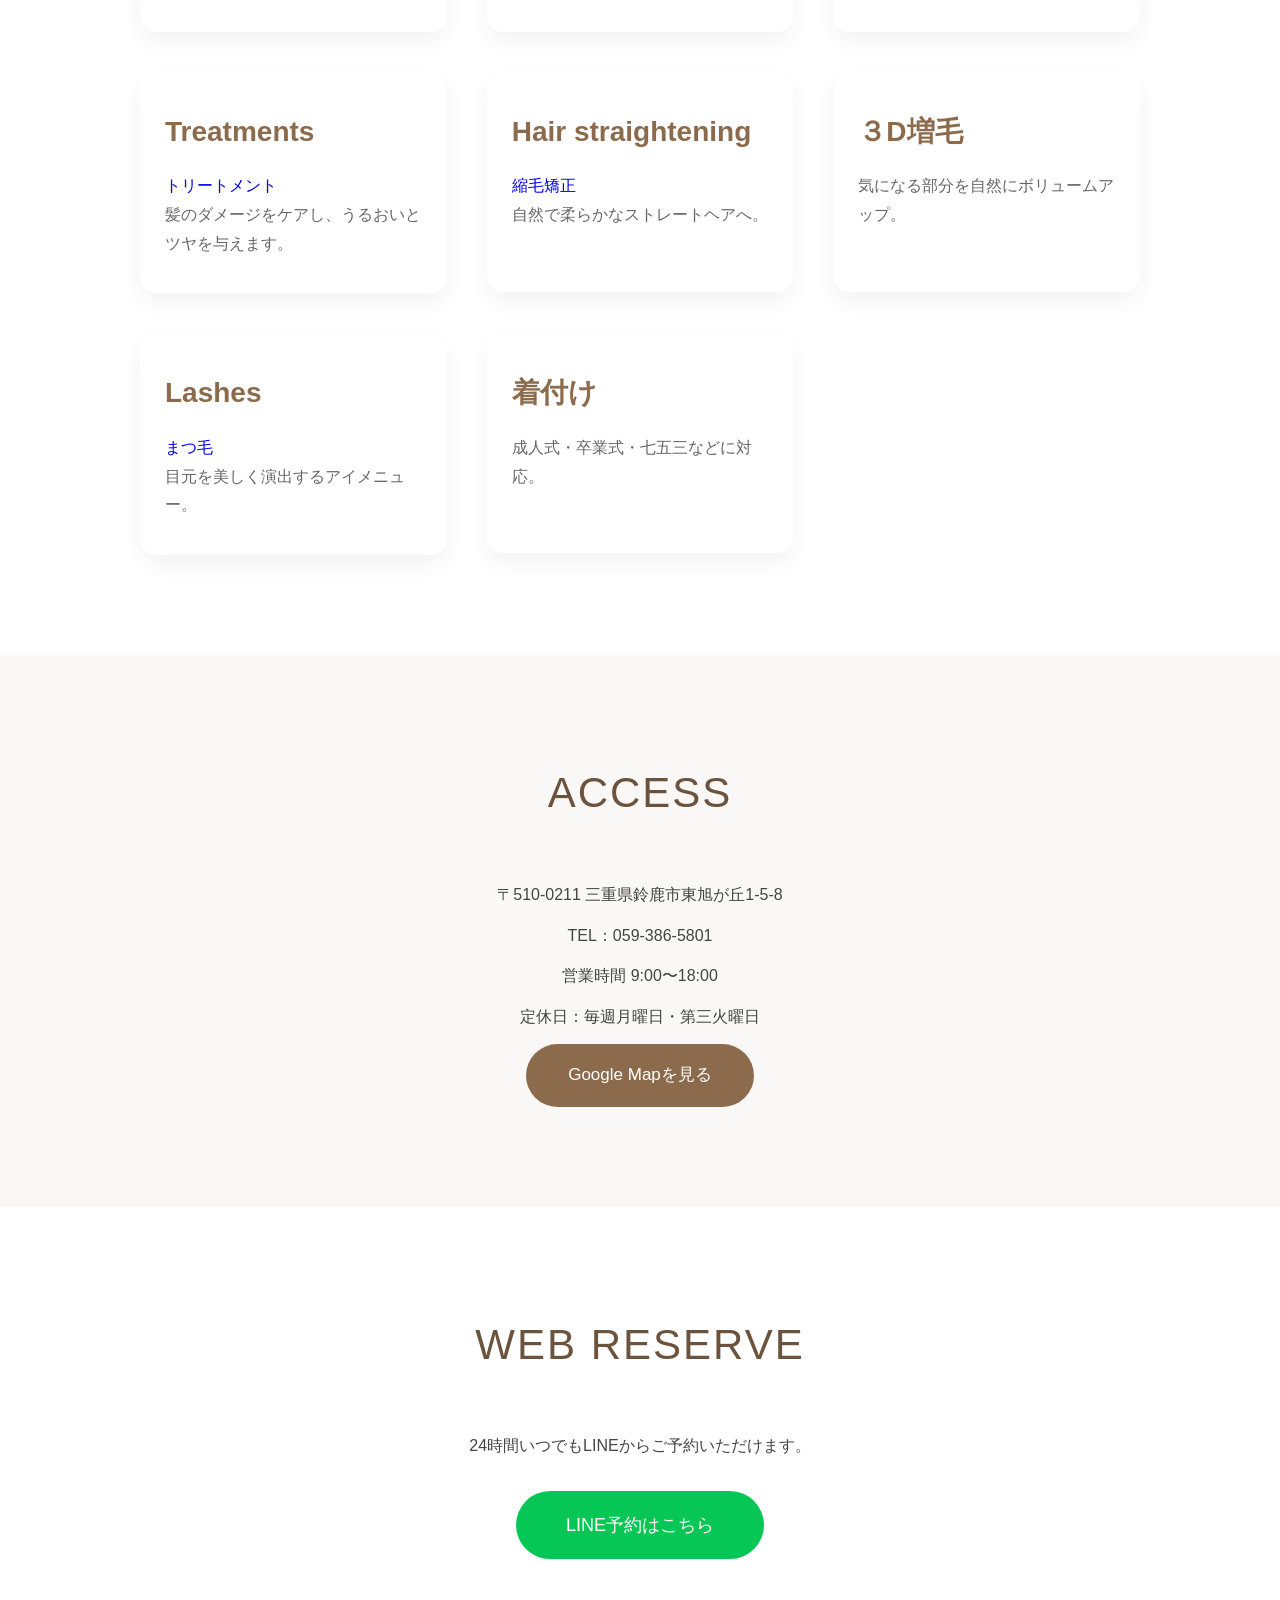
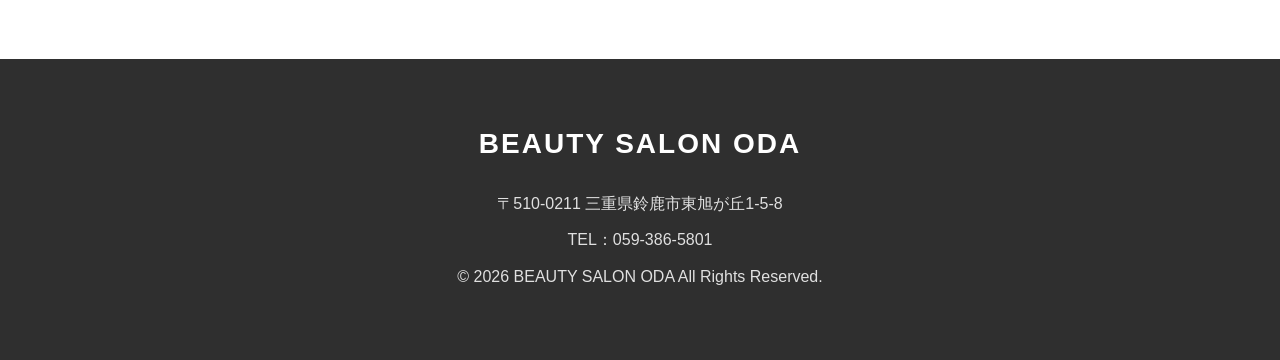
==== commit 37890489: "Update index.html" ====
--- a/index.html
+++ b/index.html
@@ -94,31 +94,31 @@
         <div class="menu-grid">
             <a href="menu/cut.html" class="menu-box-link">
                 <div class="menu-box">
-                    <h3>Cut</h3>カット
+                    <h3>Cut</h3><span class="sub-title">カット</span>
                     <p>あなたに似合うスタイルをご提案します。</p>
                 </div>
             </a>
             <a href="menu/perm.html" class="menu-box-link">
                 <div class="menu-box">
-                    <h3>Perm</h3>パーマ
+                    <h3>Perm</h3><span class="sub-title">パーマ</span>
                     <p>自然な動きと再現性の高いデザイン。</p>
                 </div>
             </a>
             <a href="menu/color.html" class="menu-box-link">
                 <div class="menu-box">
-                    <h3>Color</h3>カラー
+                    <h3>Color</h3><span class="sub-title">カラー</span>
                     <p>透明感・艶感のあるカラーをご提案。</p>
                 </div>
             </a>
             <a href="menu/treatments.html" class="menu-box-link">
                 <div class="menu-box">
-                    <h3>Treatments</h3>トリートメント
+                    <h3>Treatments</h3><span class="sub-title">トリートメント</span>
                     <p>髪のダメージをケアし、うるおいとツヤを与えます。</p>
                 </div>
             </a>
             <a href="menu/hair-straightening.html" class="menu-box-link">
                 <div class="menu-box">
-                    <h3>Hair straightening</h3>縮毛矯正
+                    <h3>Hair straightening</h3><span class="sub-title">縮毛矯正</span>
                     <p>自然で柔らかなストレートヘアへ。</p>
                 </div>
             </a>
@@ -130,7 +130,7 @@
             </a>
             <a href="menu/lashes.html" class="menu-box-link">
                 <div class="menu-box">
-                    <h3>ILashes</h3>まつ毛
+                    <h3>Lashes</h3><span class="sub-title">まつ毛</span>
                     <p>目元を美しく演出するアイメニュー。</p>
                 </div>
             </a>
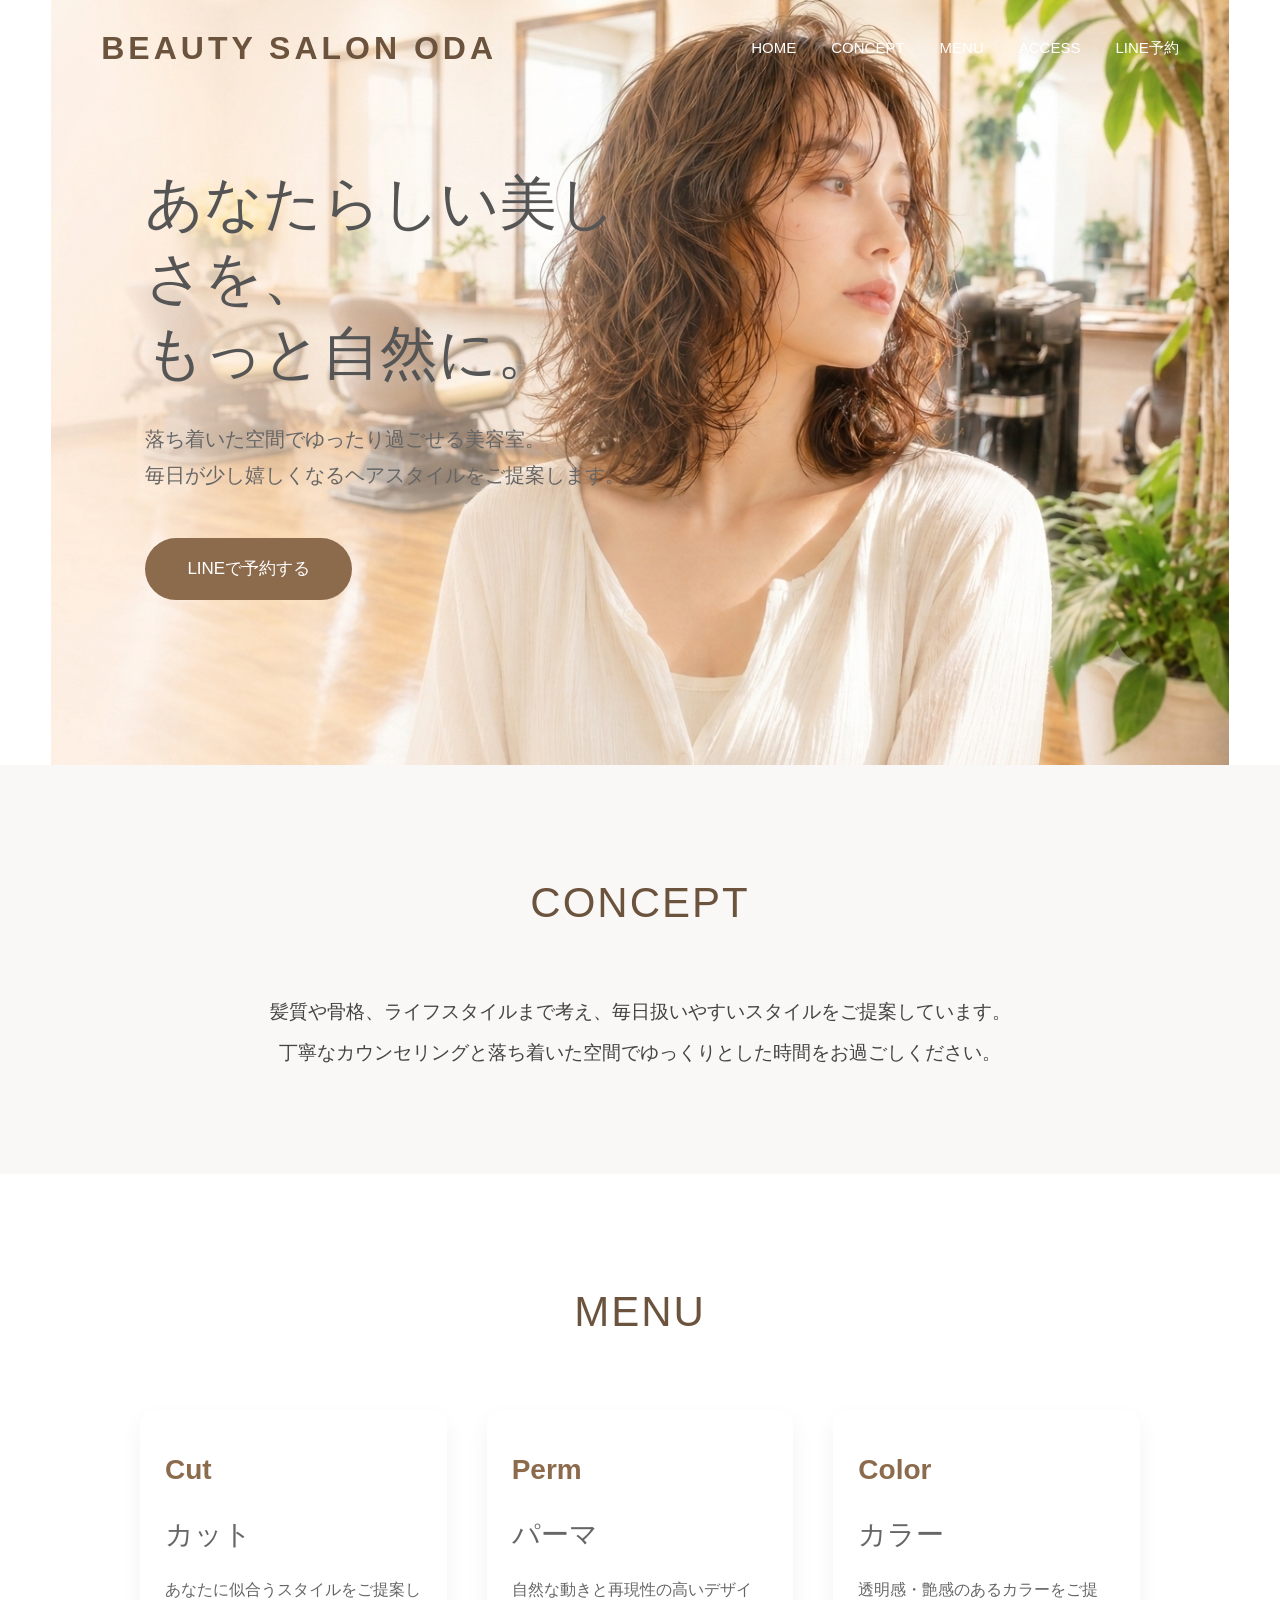
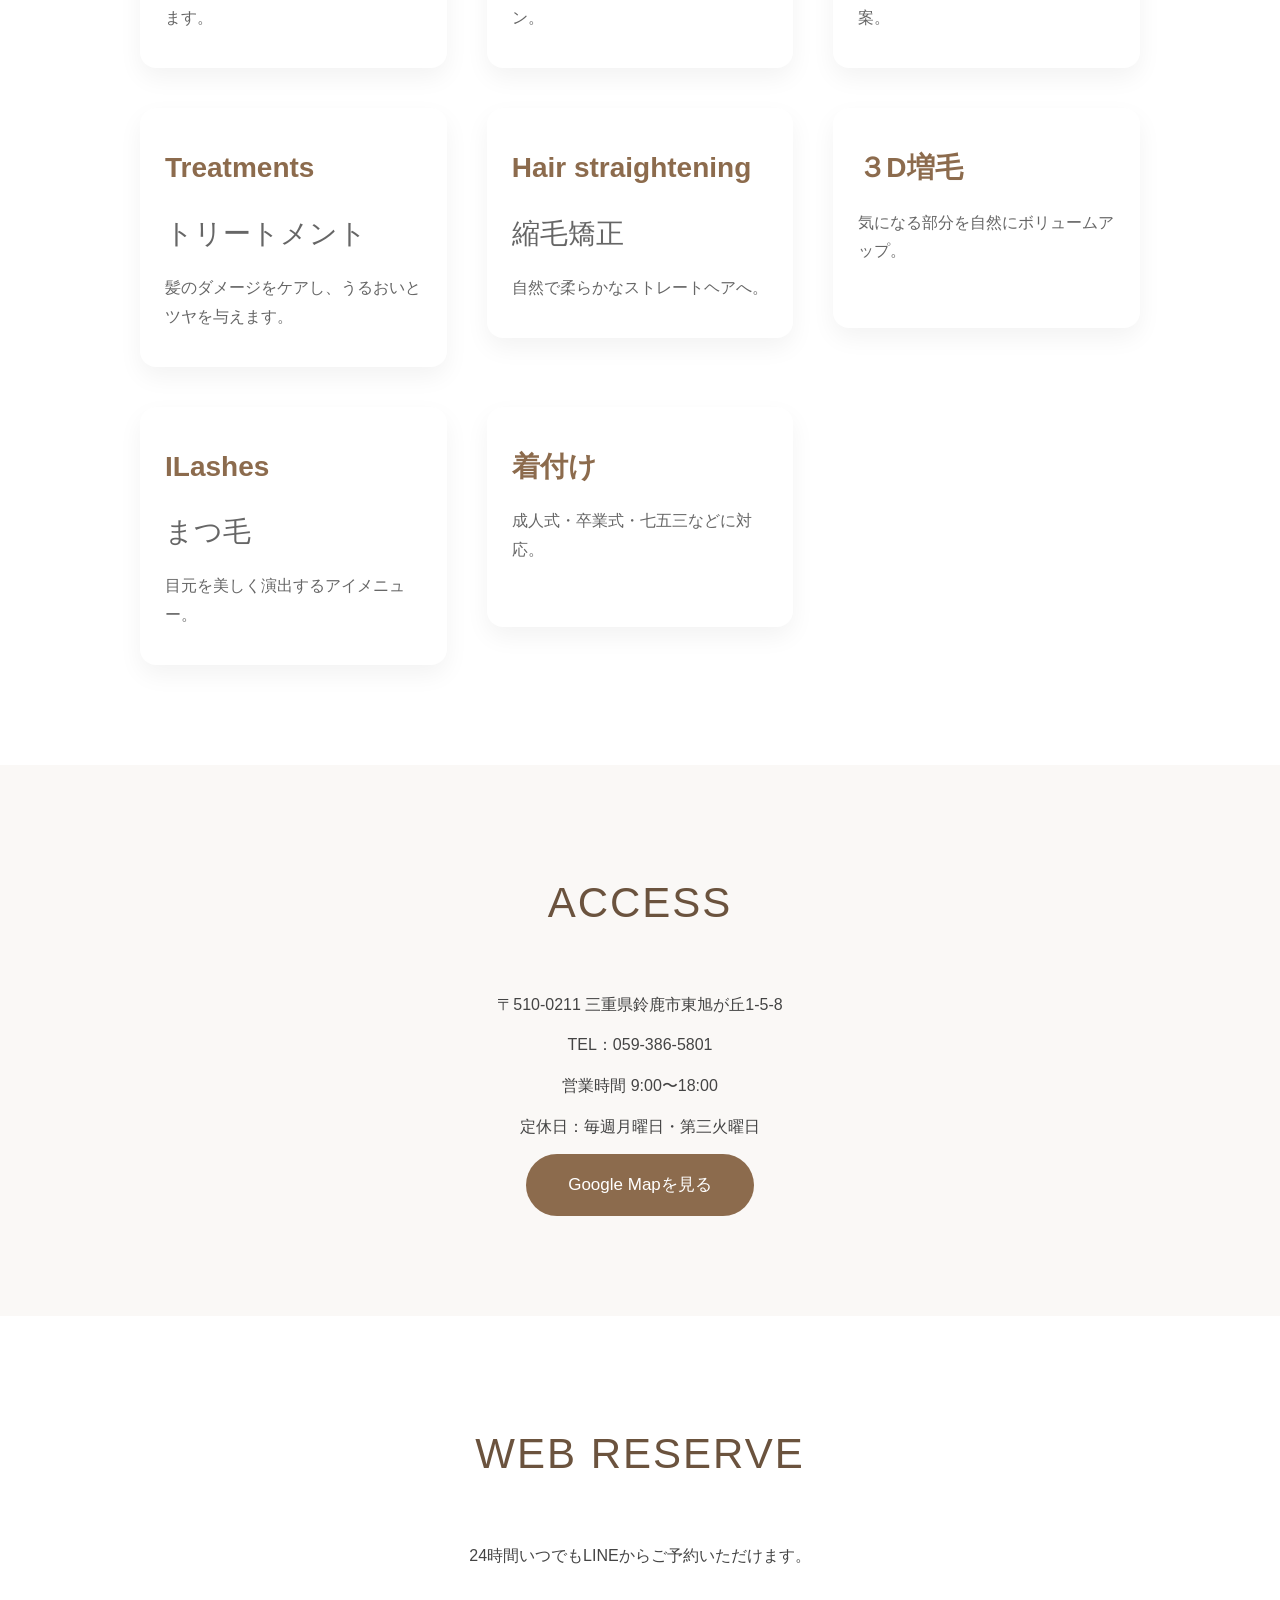
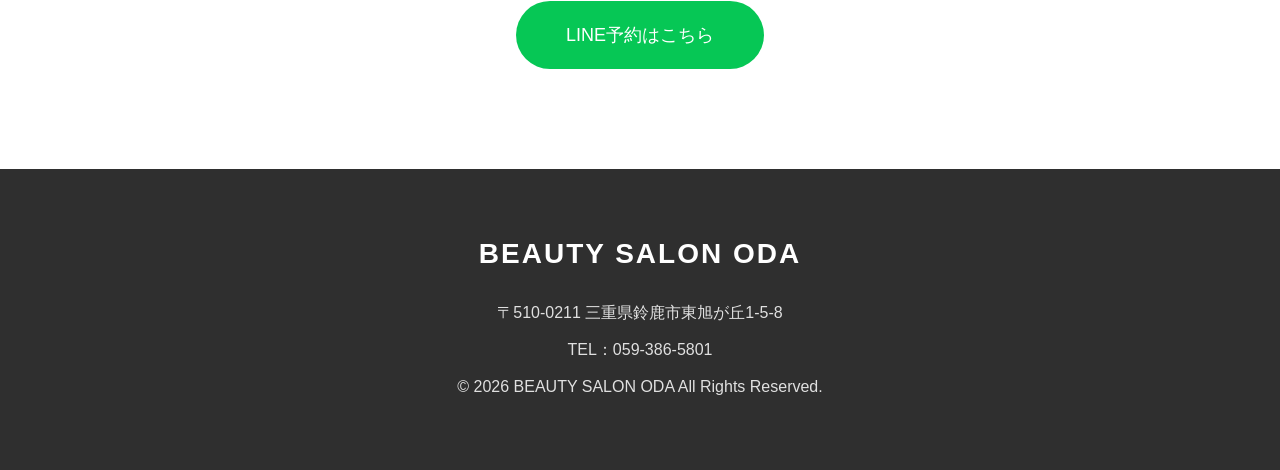
==== commit d28b8f8d: "Update index.html" ====
--- a/index.html
+++ b/index.html
@@ -130,7 +130,7 @@
             </a>
             <a href="menu/lashes.html" class="menu-box-link">
                 <div class="menu-box">
-                    <h3>Lashes</h3><span class="sub-title">まつ毛</span>
+                    <h3>ILashes</h3><span class="sub-title">まつ毛</span>
                     <p>目元を美しく演出するアイメニュー。</p>
                 </div>
             </a>
--- a/style.css
+++ b/style.css
@@ -264,12 +264,13 @@
   color: #6f543d;
 }
 
-.menu-box h3 span.kana {
+.menu-box .sub-title {
   display: block;
-  font-size: 14px;
-  font-weight: normal;
-  color: #888;
-  margin-top: 4px;
+  font-size: 28px;       /* 文字の大きさ（好みに合わせて調整してください） */
+  font-weight: normal;  /* 太字にしない */
+  color: #666;          /* 文字色 */
+  margin-top: 2px;      /* 英語名との間隔 */
+  margin-bottom: 15px;   /* 下の説明文との間隔 */
 }
 
 .menu-box p {
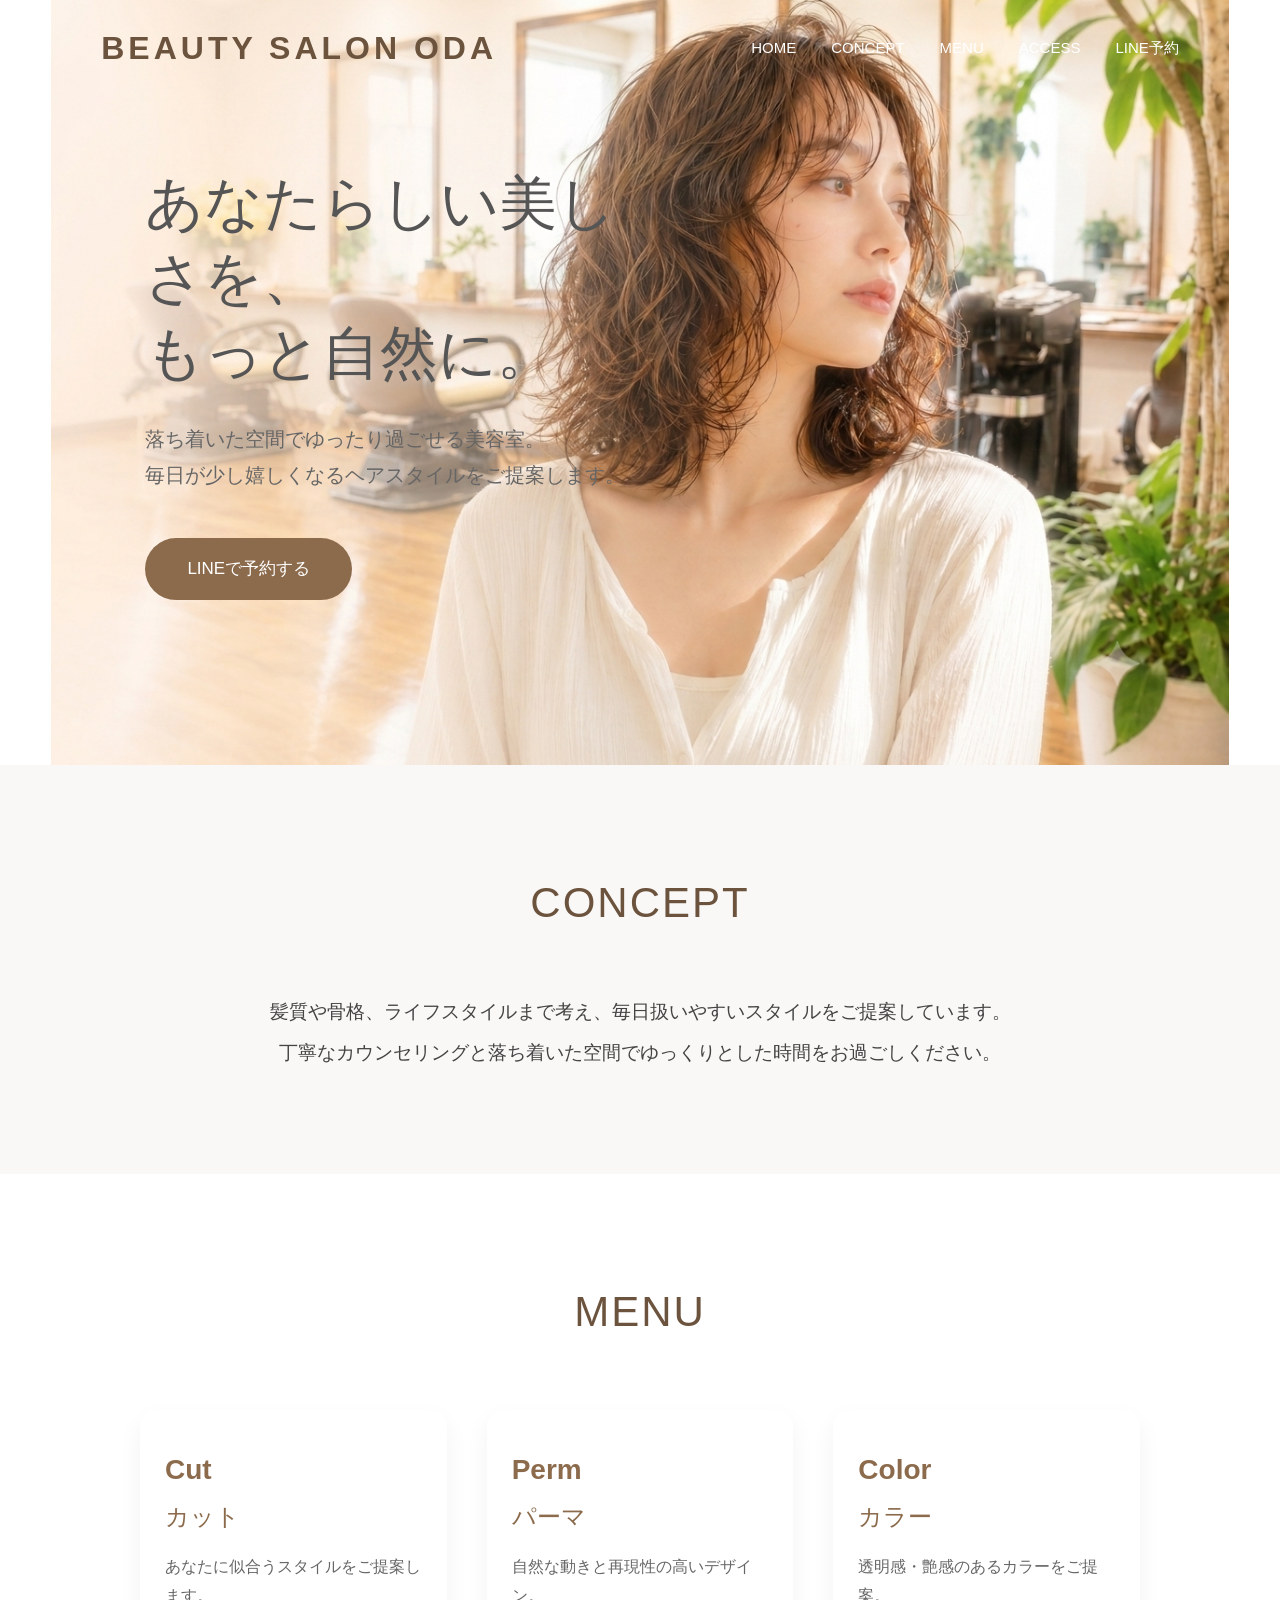
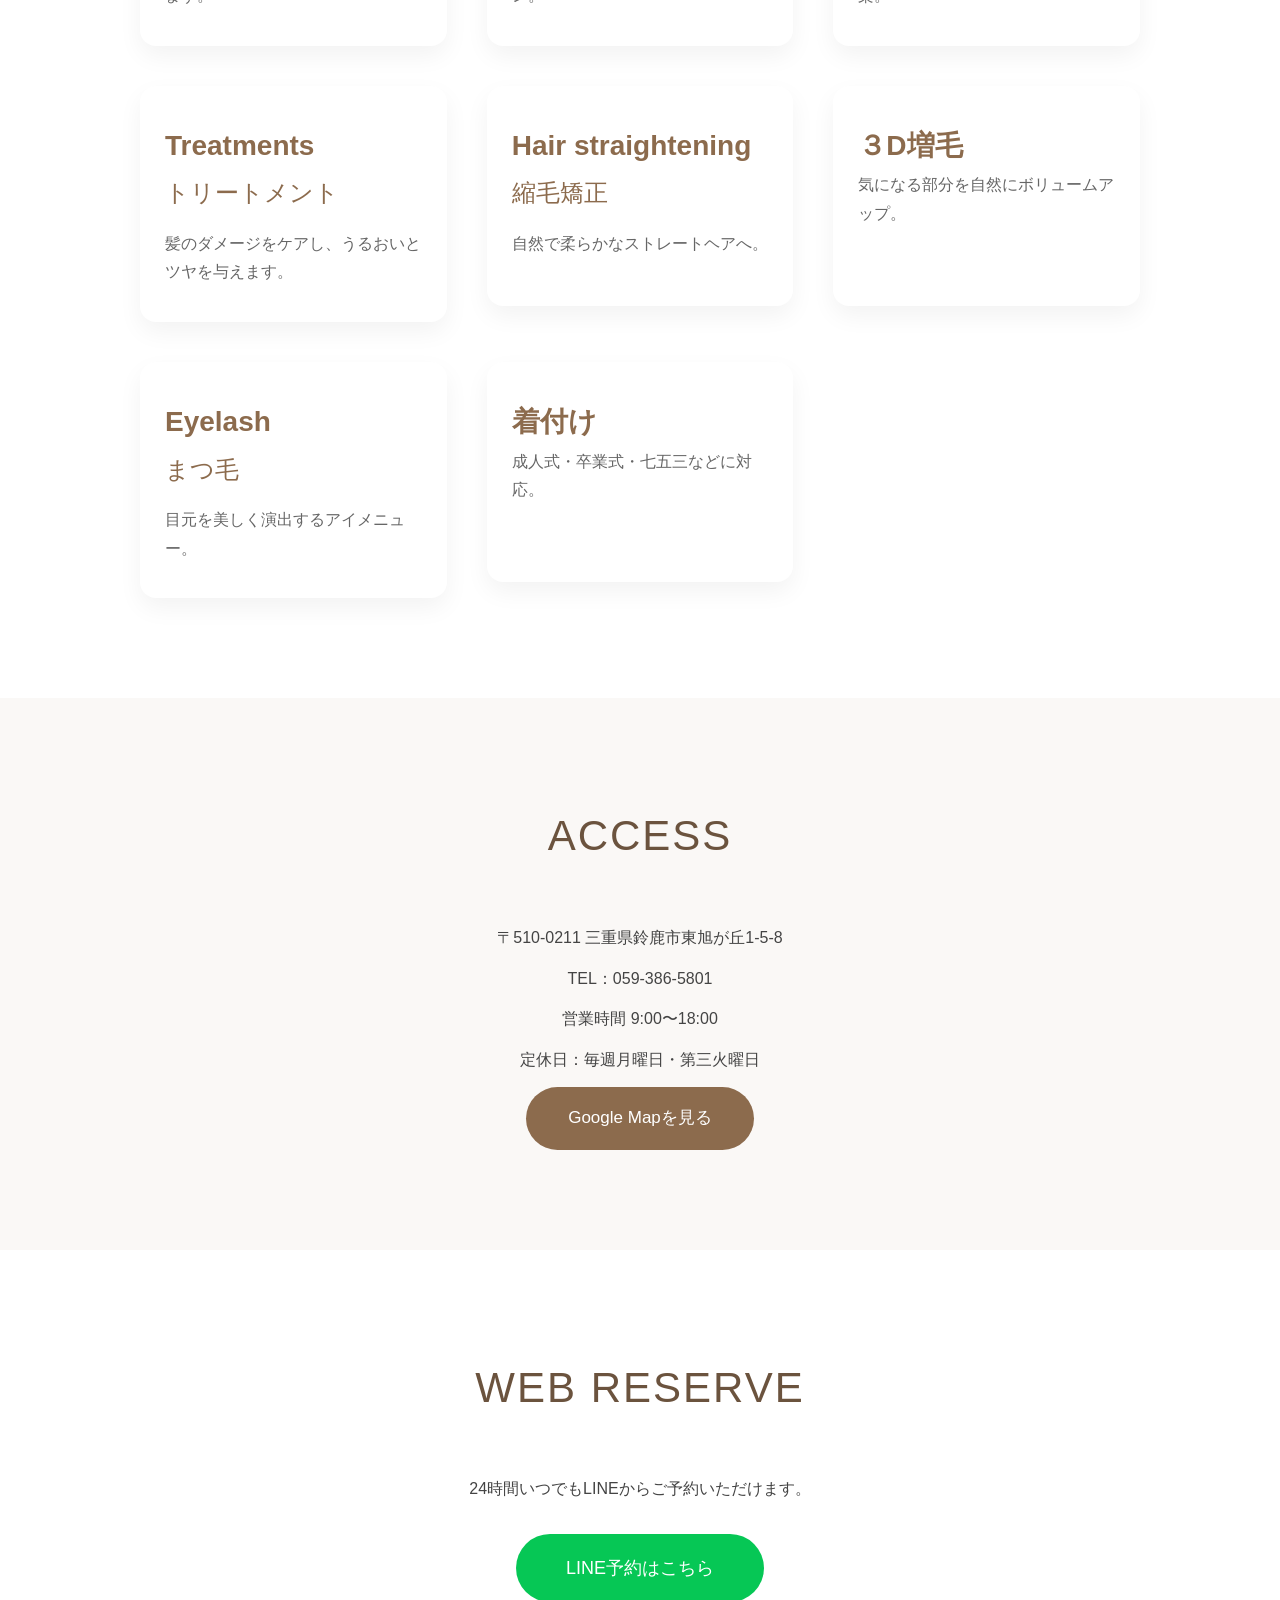
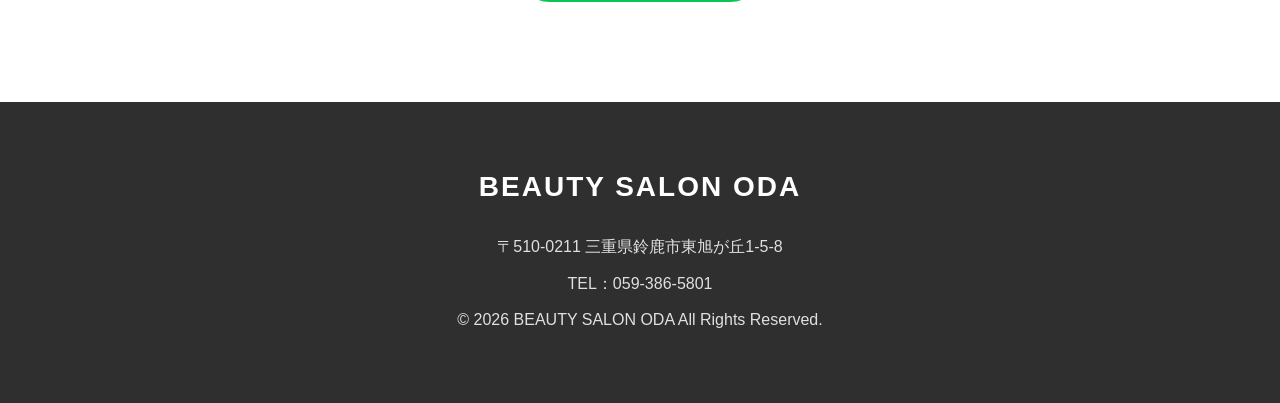
==== commit 36098b2c: "Update index.html" ====
--- a/index.html
+++ b/index.html
@@ -130,7 +130,7 @@
             </a>
             <a href="menu/lashes.html" class="menu-box-link">
                 <div class="menu-box">
-                    <h3>ILashes</h3><span class="sub-title">まつ毛</span>
+                    <h3>Eyelash</h3><span class="sub-title">まつ毛</span>
                     <p>目元を美しく演出するアイメニュー。</p>
                 </div>
             </a>
--- a/style.css
+++ b/style.css
@@ -33,7 +33,7 @@
 }
 
 /* ===========================
-   Header
+   Header（PC用）
 =========================== */
 
 header {
@@ -252,7 +252,7 @@
 .menu-box h3 {
   color: #8c6b4d;
   font-size: 28px;
-  margin-bottom: 15px;
+  margin-bottom: 0px;
 }
 
 .menu-box h3 a {
@@ -266,11 +266,11 @@
 
 .menu-box .sub-title {
   display: block;
-  font-size: 28px;       /* 文字の大きさ（好みに合わせて調整してください） */
-  font-weight: normal;  /* 太字にしない */
-  color: #666;          /* 文字色 */
-  margin-top: 2px;      /* 英語名との間隔 */
-  margin-bottom: 15px;   /* 下の説明文との間隔 */
+  font-size: 24px;
+  font-weight: normal;
+  color: #8c6b4d;
+  margin-top: 0px;
+  margin-bottom: 15px;
 }
 
 .menu-box p {
@@ -347,7 +347,9 @@
 
 @media (max-width: 900px) {
   header {
-    top: 0;
+    position: relative;
+    transform: none;
+    left: 0;
     width: 100%;
     padding: 15px 20px;
     flex-direction: column;
@@ -356,10 +358,12 @@
 
   header.scrolled {
     padding: 12px 20px;
+    background: rgba(255, 255, 255, 0.95);
   }
 
   .logo {
     font-size: 26px;
+    color: #6b533e;
   }
 
   nav {
@@ -378,23 +382,46 @@
     font-size: 14px;
   }
 
+  header.scrolled nav a {
+    color: #555;
+  }
+
   .hero {
+    position: static;
     height: auto;
-    min-height: 500px;
-    margin-top: 100px;
-    width: 100%;
+    min-height: auto;
+    margin-top: 0;
+    width: 100%;
+    display: flex;
+    flex-direction: column;
+  }
+
+  .hero-slider {
+    position: relative;
+    width: 100%;
+    height: 350px;
+  }
+
+  .hero-slider .slide {
+    position: absolute;
+    width: 100%;
+    height: 100%;
   }
 
   .hero-text {
-    left: 20px;
-    right: 20px;
-    max-width: none;
+    position: static;
+    transform: none;
+    left: auto;
+    top: auto;
+    padding: 30px 20px 20px;
     text-align: center;
+    max-width: 100%;
   }
 
   .hero h1 {
     font-size: 32px;
     margin-bottom: 20px;
+    color: #555;
   }
 
   .hero p {
@@ -423,7 +450,7 @@
 }
 
 /* ===========================
-   Responsive (スマートフォン向け: 600px以下のみ適用)
+   Responsive (スマートフォン向け: 600px以下)
 =========================== */
 
 @media (max-width: 600px) {
@@ -462,7 +489,7 @@
   }
 
   .hero-slider {
-    position: static;
+    position: relative;
     width: 100%;
     height: 300px;
   }
@@ -517,6 +544,10 @@
     font-size: 20px;
   }
 
+  .sub-title {
+    font-size: 18px !important;
+  }
+
   .footer-inner {
     padding: 40px 15px;
   }
